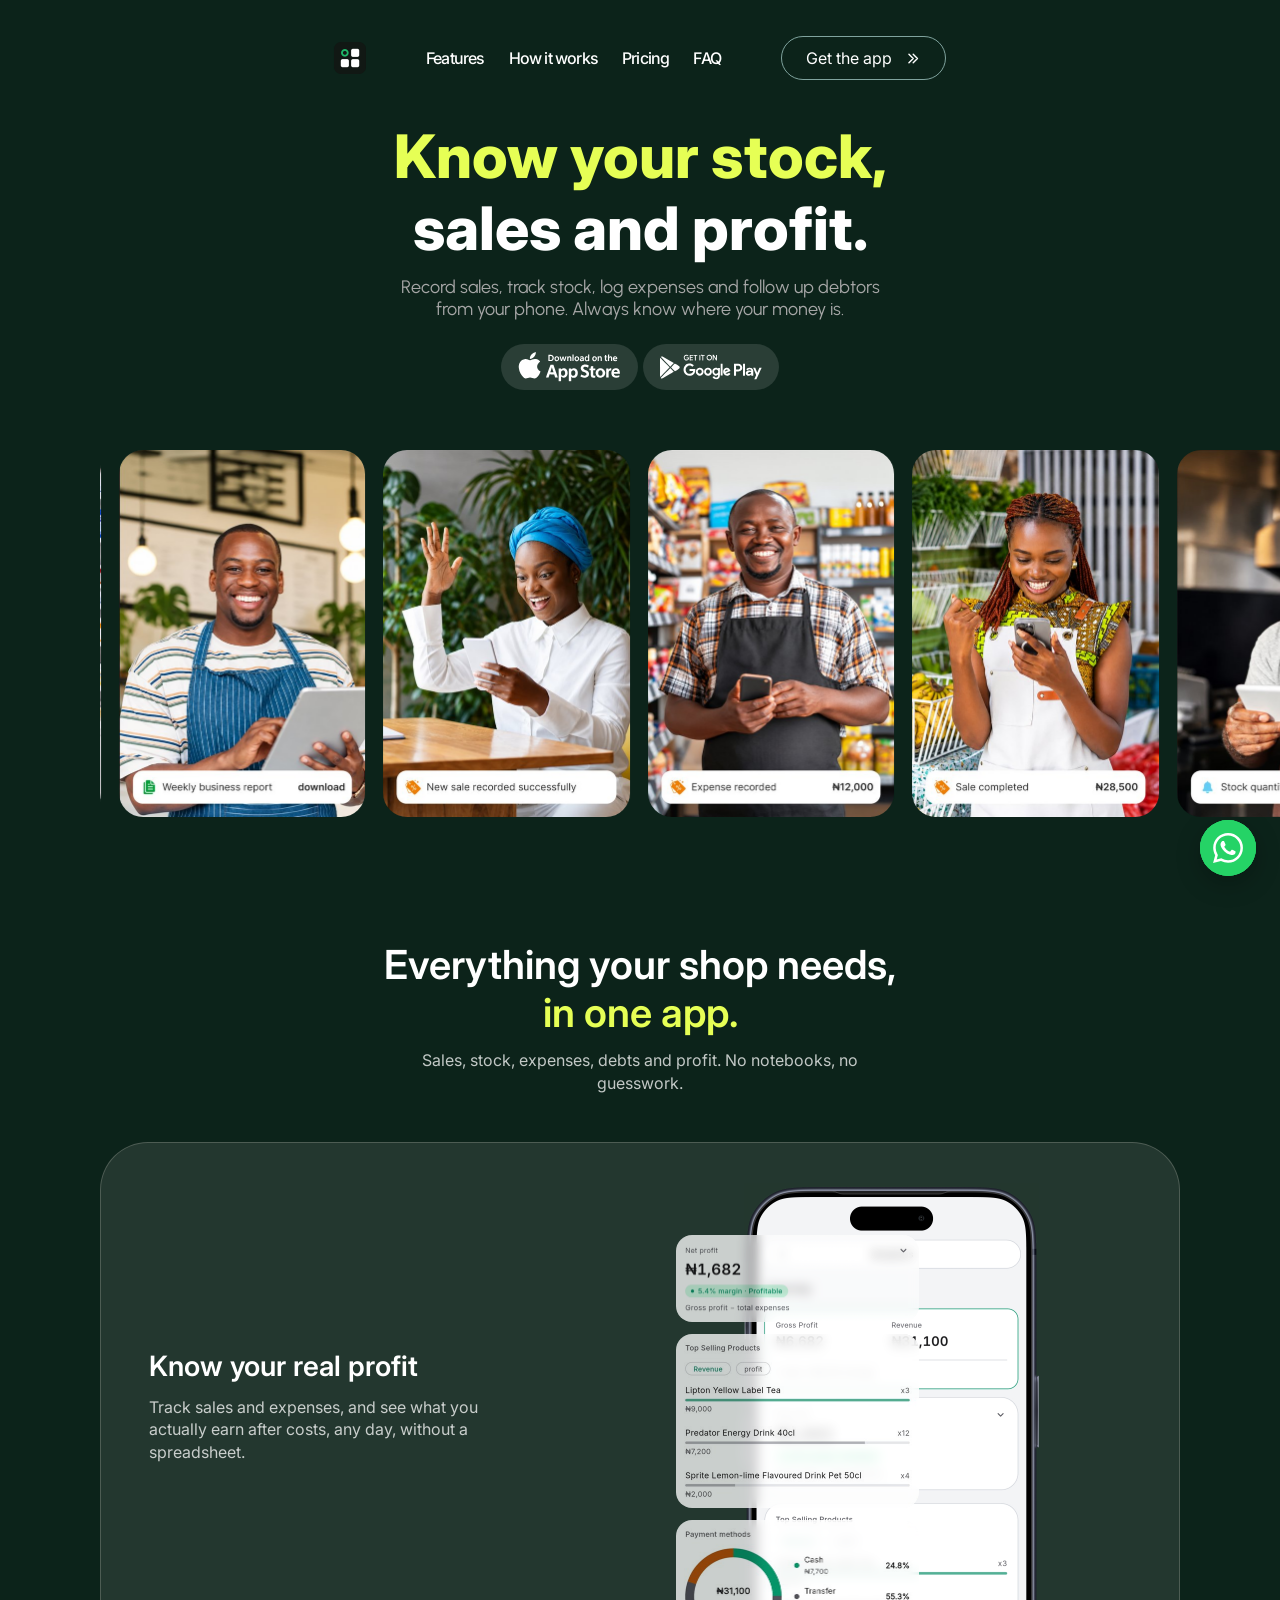
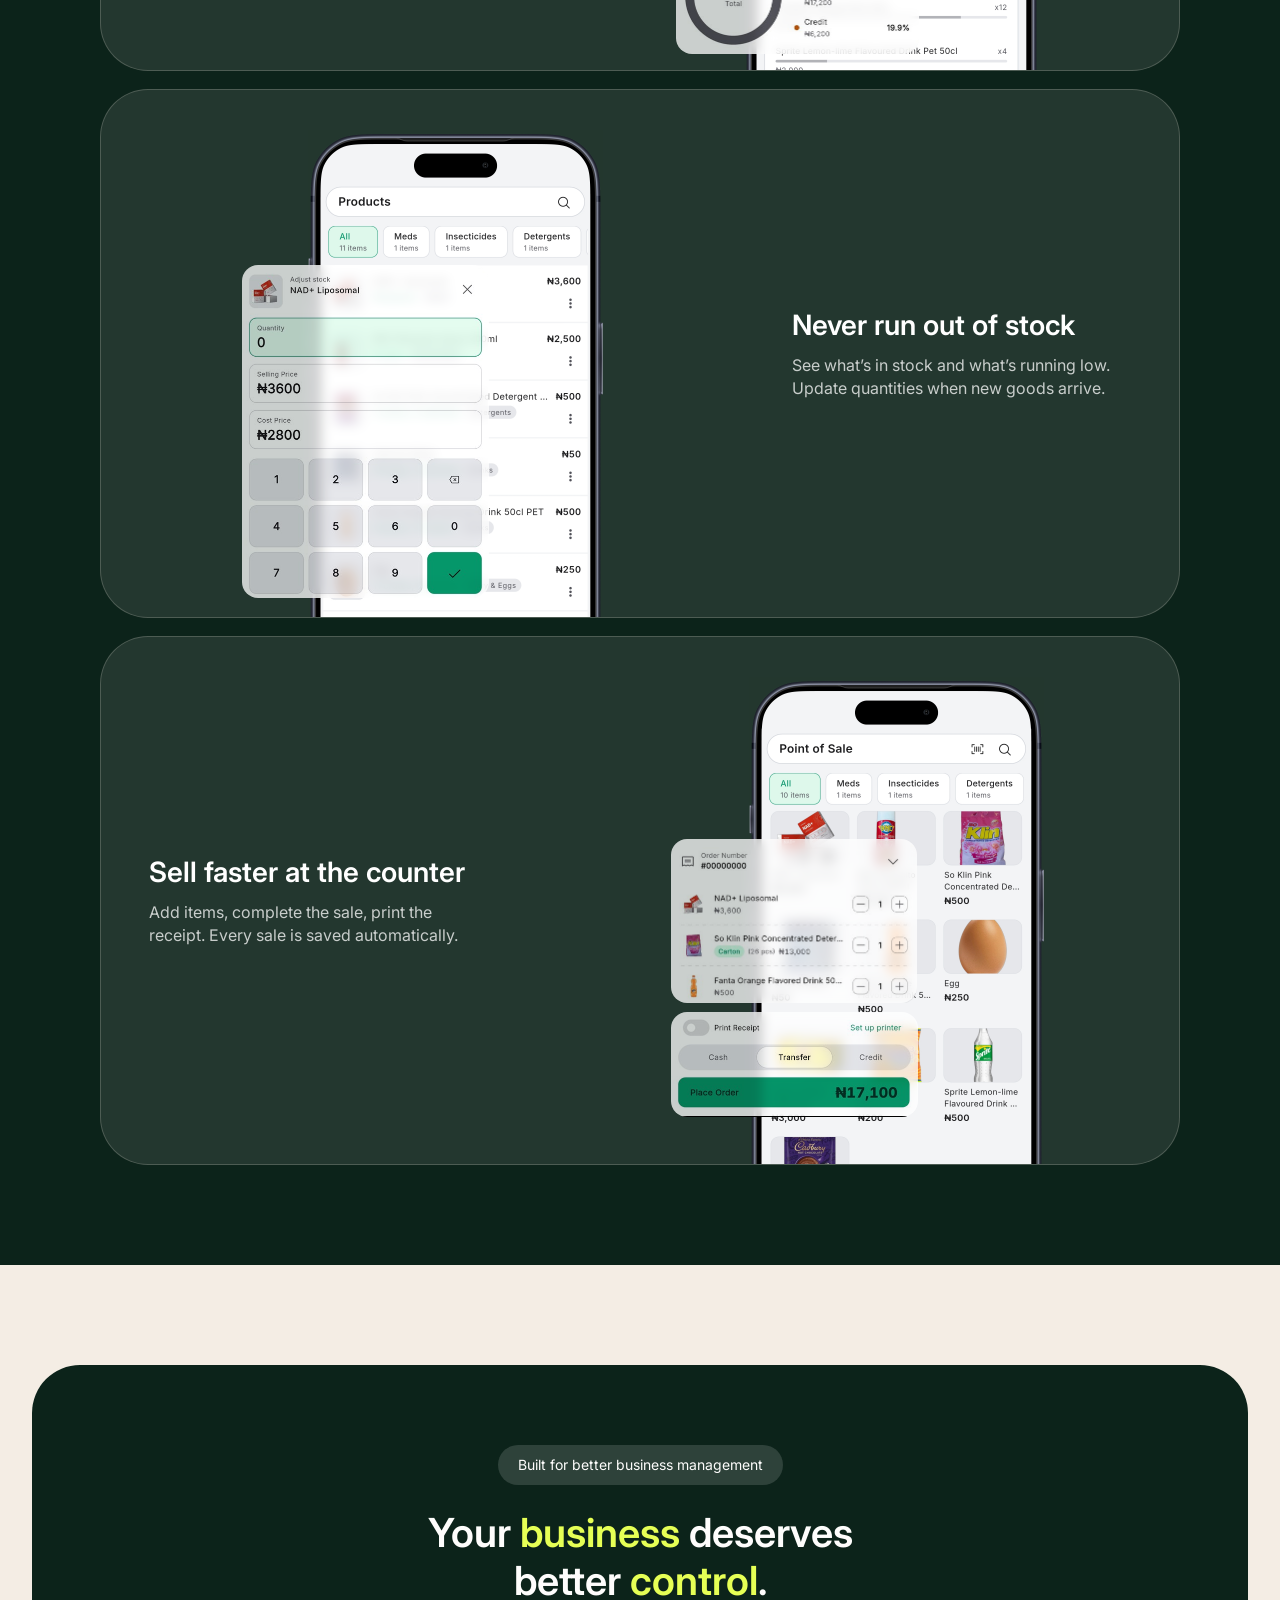
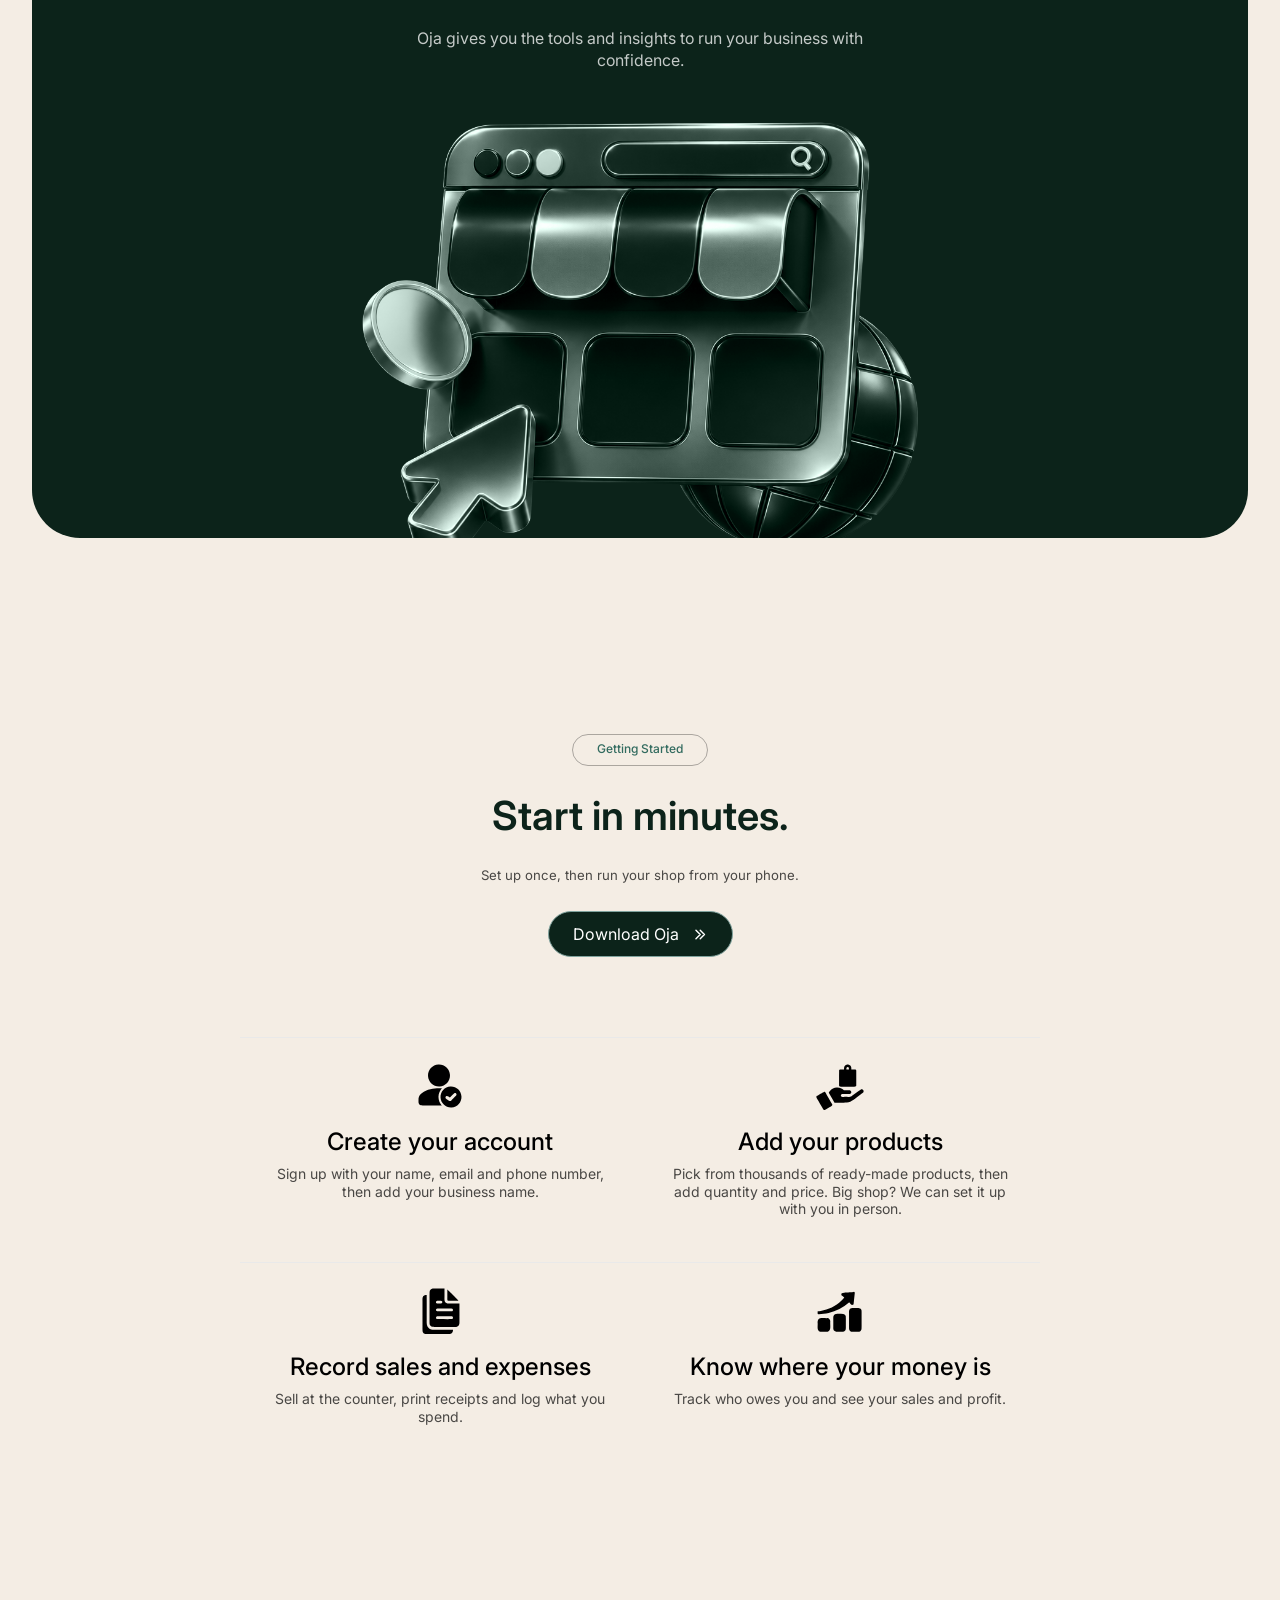
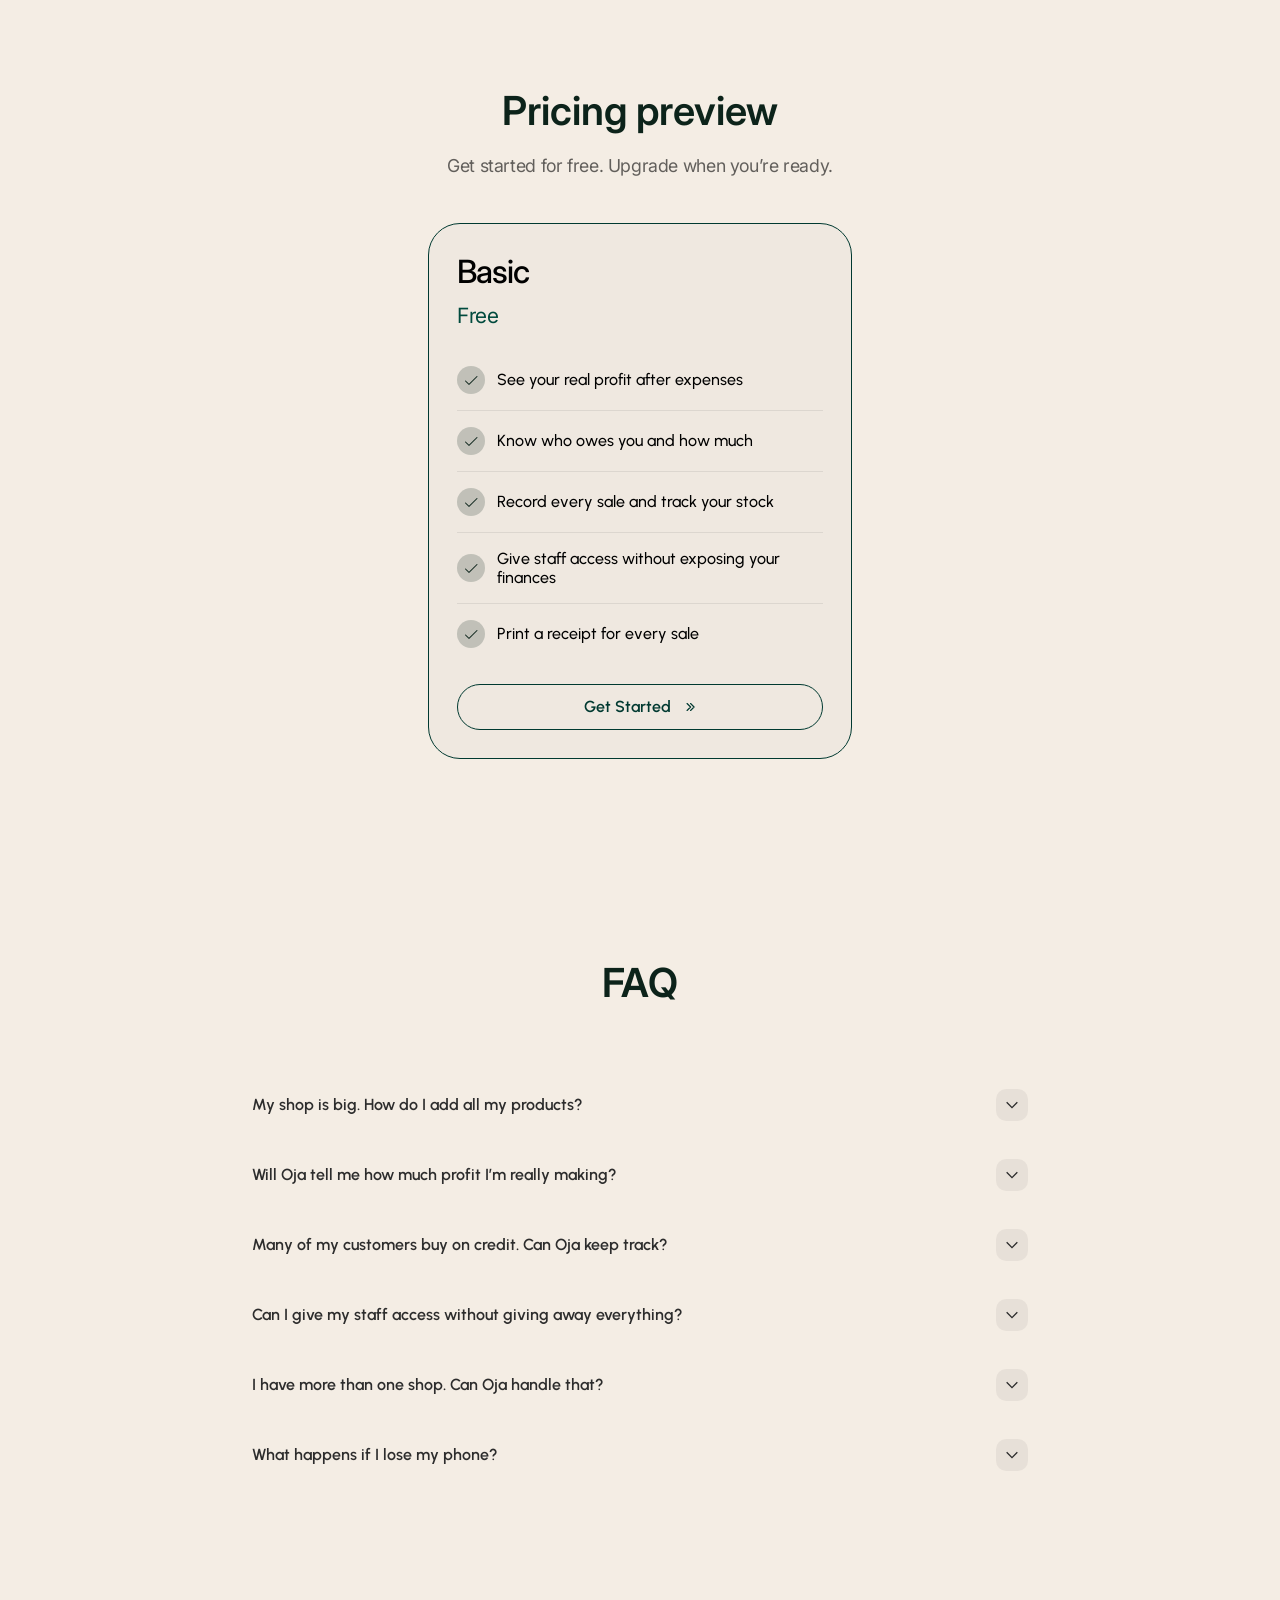
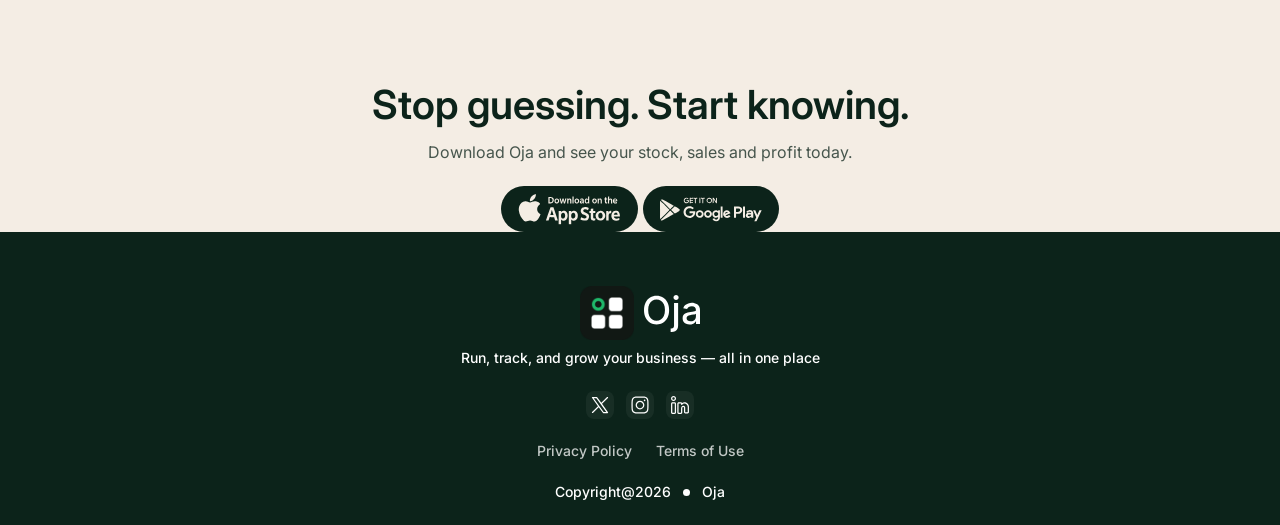
==== index.html @ 1920a717 "initial commit" ====
<!doctype html>
<html lang="en">
<head>
  <meta charset="utf-8">
  <meta name="viewport" content="width=device-width, initial-scale=1">
  <title>Oja: Stock, Sales &amp; Profit</title>
  <meta name="description" content="Track stock, sales, expenses and debtors from your phone and know your real profit. Download Oja.">
  <link rel="preconnect" href="https://fonts.googleapis.com">
  <link rel="preconnect" href="https://fonts.gstatic.com" crossorigin>
  <link href="https://fonts.googleapis.com/css2?family=Inter:wght@400;500;600;700;800&family=Urbanist:wght@500;600&family=DM+Mono:wght@500&display=swap" rel="stylesheet">
  <style>
    :root {
      --color-bg: #0c231a;
      --color-white: #ffffff;
      --color-accent: #e6ff55;
      --color-card: rgba(244, 237, 228, 0.1);
      --color-card-border: rgba(244, 237, 228, 0.2);
      --font-body: "Inter", system-ui, sans-serif;
      --font-display: "Urbanist", "Inter", system-ui, sans-serif;
      --opacity-muted: 0.75;
      --color-surface: #f4ede4;
      --color-fantasy: #fefdfc;
      --color-primary: #004a3d;
      --color-white-14: rgba(255, 255, 255, 0.14);
      --color-white-76: rgba(255, 255, 255, 0.76);
      --color-white-82: rgba(255, 255, 255, 0.82);
      --color-black: #000000;
      --color-black-30: rgba(0, 0, 0, 0.3);
      --color-black-70: rgba(0, 0, 0, 0.7);
      --color-primary-80: rgba(0, 74, 61, 0.8);
      --color-button-border: #80a39e;
      --color-divider: #e9e9e9;
      --color-black-08: rgba(0, 0, 0, 0.08);
      --color-black-60: rgba(0, 0, 0, 0.6);
      --color-vault-dark: #003930;
      --color-green-tint-2: rgba(12, 35, 26, 0.02);
      --color-green-tint-20: rgba(12, 35, 26, 0.2);
      --font-mono: "DM Mono", ui-monospace, monospace;
      --color-ink: #2c2c2c;
      --color-neutral: #303030;
      --color-black-05: rgba(0, 0, 0, 0.05);
      --color-black-20: rgba(0, 0, 0, 0.2);
      --color-white-12: rgba(255, 255, 255, 0.12);
      --color-neutral-light: #a7a7a7;
    }

    * { box-sizing: border-box; }
    html, body { margin: 0; }
    html { scroll-behavior: smooth; }
    body {
      background: var(--color-bg);
      color: var(--color-white);
      font-family: var(--font-body);
      -webkit-font-smoothing: antialiased;
    }
    img { display: block; }

    /* ---------- Navigation ---------- */
    .nav {
      position: fixed;
      z-index: 100;
      top: 24px;
      left: 50%;
      transform: translateX(-50%);
      max-width: calc(100% - 24px);
    }
    .nav__bar {
      display: flex;
      align-items: center;
      justify-content: center;
      gap: 60px;
      padding: 12px 16px;
      background: rgba(255, 255, 255, 0.3);
      -webkit-backdrop-filter: blur(6px);
      backdrop-filter: blur(6px);
      border-radius: 999px;
    }
    .nav__logo { display: block; flex-shrink: 0; border-radius: 8px; }
    .nav__logo img { display: block; width: 32px; height: 32px; }
    .nav__links {
      display: flex;
      align-items: center;
      gap: 24px;
      margin: 0;
      padding: 0;
      list-style: none;
    }
    .nav__link {
      color: var(--color-white);
      font-weight: 500;
      font-size: 16px;
      line-height: 24px;
      letter-spacing: -0.8px;
      text-decoration: none;
      white-space: nowrap;
      transition: color 0.2s ease, opacity 0.2s ease;
    }
    .nav__link:hover { opacity: 0.7; }
    .nav__cta {
      display: inline-flex;
      align-items: center;
      gap: 12px;
      height: 44px;
      padding: 0 24px;
      background: var(--color-bg);
      border: 1px solid var(--color-button-border);
      border-radius: 2048px;
      color: var(--color-white);
      font-size: 16px;
      line-height: 20.48px;
      text-decoration: none;
      white-space: nowrap;
      transition: background-color 0.2s ease;
    }
    .nav__cta:hover { background: var(--color-primary); }
    .nav__cta img { width: 17px; height: 17px; transition: transform 0.2s ease; }
    .nav__cta:hover img { transform: translateX(3px); }
    .nav a:focus-visible,
    .nav__toggle:focus-visible { outline: 2px solid var(--color-accent); outline-offset: 3px; }
    .nav__toggle {
      display: none;
      align-items: center;
      justify-content: center;
      width: 24px;
      height: 24px;
      padding: 0;
      background: none;
      border: 0;
      color: var(--color-white);
      cursor: pointer;
      transition: color 0.2s ease;
    }
    .nav__toggle svg { width: 24px; height: 24px; }
    .nav__toggle .icon-close,
    .nav--open .nav__toggle .icon-menu { display: none; }
    .nav--open .nav__toggle .icon-close { display: block; }
    .nav__panel { display: none; }

    /* Over the cream sections, darken the glass so the white links stay readable */
    .nav--on-light .nav__bar,
    .nav--on-light.nav--open .nav__panel { background: rgba(12, 35, 26, 0.85); }
    /* At the very top of the page: no fill (switches instantly, no fade).
       Kept while the mobile menu is open so the bar matches its panel. */
    .nav--at-top:not(.nav--open) .nav__bar {
      background: transparent;
      -webkit-backdrop-filter: none;
      backdrop-filter: none;
    }

    /* ---------- Hero ---------- */
    .hero {
      display: flex;
      flex-direction: column;
      align-items: center;
      gap: 60px;
      padding: 120px 100px 24px;
      background: var(--color-bg);
      overflow: hidden;
    }
    .hero__content {
      display: flex;
      flex-direction: column;
      align-items: center;
      gap: 24px;
      max-width: 100%;
      text-align: center;
    }
    .hero__copy {
      display: flex;
      flex-direction: column;
      gap: 12px;
      width: max-content;
      max-width: 100%;
    }
    .hero__title {
      margin: 0;
      font-weight: 800;
      font-size: 60px;
      line-height: 1.2;
      white-space: nowrap;
    }
    .hero__title span { display: block; color: var(--color-white); }
    .hero__title .accent { color: var(--color-accent); }
    .hero__lede {
      /* Zero intrinsic width so the heading alone sets the column width */
      width: 0;
      min-width: 100%;
      margin: 0;
      color: var(--color-neutral-light);
      font-family: var(--font-display);
      font-size: 18px;
      line-height: normal;
    }
    /* Hero store buttons always sit side by side, on every screen size */
    .hero .download__stores { flex-wrap: nowrap; }
    .store-badge.store-badge--light { background: var(--color-white-12); }
    .store-badge.store-badge--light:hover { background: rgba(255, 255, 255, 0.2); }

    /* Clip on the left edge only, so cards run off the right side of the screen */
    .hero__strip {
      width: 100%;
      max-width: 1240px;
      clip-path: inset(0 -100vw 0 0);
    }
    .hero__track {
      display: flex;
      gap: 18px;
      margin: 0;
      padding: 0;
      list-style: none;
      will-change: transform;
    }
    .hero-card {
      position: relative;
      flex-shrink: 0;
      /* 50px narrower than Figma's 296.5 × 442, same aspect ratio */
      width: 246.5px;
      aspect-ratio: 296.5 / 442;
      overflow: hidden;
      background: var(--color-green-tint-2);
      border-radius: 24px;
    }
    /* Each card is one image exported from Figma: photo, tint and activity card together */
    .hero-card img {
      display: block;
      width: 100%;
      height: 100%;
      object-fit: cover;
    }

    /* ---------- Section ---------- */
    .features {
      display: flex;
      flex-direction: column;
      align-items: center;
      justify-content: center;
      padding: 100px;
    }
    .features__inner {
      display: flex;
      flex-direction: column;
      align-items: center;
      gap: 48px;
      width: 100%;
      max-width: 1280px;
    }

    .features__header {
      display: flex;
      flex-direction: column;
      align-items: center;
      gap: 12px;
      width: 520px;
      max-width: 100%;
      text-align: center;
    }
    .features__title {
      margin: 0;
      font-weight: 600;
      font-size: 40px;
      line-height: 1.2;
    }
    .features__title span { display: block; }
    .features__title .accent { color: var(--color-accent); }
    .features__lede {
      margin: 0;
      max-width: 540px;
      font-size: 16px;
      line-height: 22.4px;
      opacity: var(--opacity-muted);
    }

    .features__list {
      display: flex;
      flex-direction: column;
      gap: 18px;
      width: 1240px;
      max-width: 100%;
    }

    /* ---------- Feature card ---------- */
    .feature {
      display: flex;
      align-items: center;
      height: 529px;
      overflow: hidden;
      background: var(--color-card);
      border: 1px solid var(--color-card-border);
      border-radius: 48px;
    }
    /* Text column takes whatever the fixed 643px phone column leaves (595px at full width) */
    .feature__copy {
      flex: 1 1 0;
      min-width: 1px;
      height: 100%;
      display: flex;
      align-items: center;
      justify-content: center;
      padding: 48px;
    }
    .feature__copy-inner {
      flex: 1 0 0;
      display: flex;
      flex-direction: column;
      gap: 12px;
    }
    .feature__title {
      margin: 0;
      font-weight: 600;
      font-size: 28px;
      line-height: 1.2;
    }
    .feature__text {
      margin: 0;
      font-size: 16px;
      line-height: 22.4px;
      opacity: var(--opacity-muted);
    }
    .feature__media {
      flex: 0 0 643px;
      min-width: 1px;
      height: 100%;
      display: flex;
      align-items: flex-start;
      justify-content: center;
      padding: 40px 72px 0;
    }

    /* ---------- Phone mockup ---------- */

    /* Layered mockup: phone image, then floating cards on top.
       Heights stop at 488px, where the card edge cuts the phone off in Figma. */
    .mockup {
      position: relative;
      flex-shrink: 0;
      height: 488px;
    }
    .mockup--insights { width: 362.71px; }
    .mockup--stock { width: 360.22px; }
    .mockup--pos { width: 372.91px; }
    .mockup__phone {
      position: absolute;
      top: 0;
      width: 295px;
      height: 488px;
      max-width: none;
    }
    .mockup__card {
      position: absolute;
      left: 0;
      top: var(--y);
      width: var(--w);
      height: var(--h);
    }
    /* Frosted glass behind each card: 76% white + 6px background blur (Figma blur 12) */
    .mockup__glass {
      position: absolute;
      inset: 0;
      border-radius: var(--glass-r, var(--r));
      background: rgba(255, 255, 255, 0.76);
      -webkit-backdrop-filter: blur(6px);
      backdrop-filter: blur(6px);
    }
    /* Card content blends into the glass. Figma uses Linear Burn, which CSS doesn't
       support; multiply is the closest match and looks the same on these light cards. */
    .mockup__shot {
      position: absolute;
      left: var(--sx, 0);
      top: var(--sy, 0);
      width: var(--sw, 100%);
      height: var(--sh, 100%);
      max-width: none;
      border-radius: var(--r);
      mix-blend-mode: multiply;
    }
    /* Scroll reveal: the phone slides up from the bottom of the card first, then the
       floating cards slide up one after another. Uses `translate` (not `transform`) so it
       doesn't clash with the mobile scale.
       The card animation is applied to the glass and the content themselves, never to the
       .mockup__card wrapper: moving the wrapper would turn it into a separate layer, cutting
       the blur and blend off from the phone until it landed. */
    .mockup.reveal .mockup__phone {
      opacity: 0;
      translate: 0 140px;
      transition: translate 1000ms cubic-bezier(0.22, 1, 0.36, 1), opacity 700ms ease-out;
    }
    .mockup.reveal .mockup__glass,
    .mockup.reveal .mockup__shot {
      opacity: 0;
      translate: 0 40px;
      transition: translate 600ms cubic-bezier(0.22, 1, 0.36, 1), opacity 450ms ease-out;
      transition-delay: 650ms; /* starts as the phone settles */
    }
    .mockup.reveal .mockup__card:nth-of-type(2) > * { transition-delay: 800ms; }
    .mockup.reveal .mockup__card:nth-of-type(3) > * { transition-delay: 950ms; }
    .mockup.reveal.is-visible .mockup__phone,
    .mockup.reveal.is-visible .mockup__glass,
    .mockup.reveal.is-visible .mockup__shot { opacity: 1; translate: none; }

    /* ---------- Security section ---------- */
    .security {
      background: var(--color-surface);
      padding: 100px 32px;
    }
    .security__card {
      position: relative;
      overflow: hidden;
      display: flex;
      flex-direction: column;
      align-items: center;
      gap: 240px;
      padding: 80px 0;
      background: var(--color-bg);
      border-radius: 48px;
    }
    .security__art {
      position: absolute;
      left: 50%;
      bottom: -84.77px;
      width: 712px;
      height: 523.77px;
      transform: translateX(-50%);
      overflow: hidden;
      mix-blend-mode: luminosity;
      pointer-events: none;
    }
    .security__art img {
      position: absolute;
      inset: -10.06%;
      width: 120.12%;
      height: 120.12%;
      max-width: none;
      object-fit: contain;
    }
    .security__header {
      position: relative;
      display: flex;
      flex-direction: column;
      align-items: center;
      gap: 23.2px;
      width: 800px;
      max-width: 100%;
      text-align: center;
    }
    .security__badge {
      margin: 0;
      padding: 10px 20px;
      border-radius: 999px;
      background: var(--color-white-14);
      color: var(--color-fantasy);
      font-size: 14px;
      line-height: 19.6px;
      white-space: nowrap;
    }
    .security__title {
      margin: 0;
      padding-top: 0.8px;
      color: var(--color-fantasy);
      font-weight: 600;
      font-size: 40px;
      line-height: 1.2;
    }
    .security__title span { display: block; }
    .security__title em { font-style: normal; color: var(--color-accent); }
    .security__lede {
      margin: 0;
      width: 520px;
      max-width: 100%;
      color: var(--color-white-76);
      font-size: 15.9px;
      line-height: 22.4px;
    }
    .security__note {
      position: relative;
      display: flex;
      flex-direction: column;
      align-items: center;
      gap: 12px;
      width: 620px;
      max-width: calc(100% - 32px);
      padding: 24px;
      background: var(--color-primary);
      border-radius: 16px;
      text-align: center;
    }
    /* Hidden for now, but it keeps its space so the card stays tall enough for the image */
    .security__note--hidden { visibility: hidden; }
    .security__note-icon { width: 28px; height: 28px; }
    .security__note-title {
      margin: 0;
      padding-top: 1.2px;
      color: var(--color-accent);
      font-weight: 700;
      font-size: 24px;
      line-height: 24px;
    }
    .security__note-text {
      margin: 0;
      color: var(--color-white-82);
      font-size: 14px;
      line-height: 19.6px;
    }

    /* ---------- Getting started section ---------- */
    .steps {
      display: flex;
      flex-direction: column;
      align-items: center;
      gap: 80px;
      padding: 96px 64px;
      background: var(--color-surface);
    }
    .steps__header {
      display: flex;
      flex-direction: column;
      align-items: center;
      gap: 26px;
      width: 100%;
      max-width: 600px;
      text-align: center;
    }
    .steps__badge {
      display: inline-flex;
      align-items: center;
      justify-content: center;
      height: 32px;
      margin: 0;
      padding: 6.5px 24px 7.5px;
      border: 1px solid var(--color-black-30);
      border-radius: 2048px;
      color: var(--color-primary-80);
      font-weight: 500;
      font-size: 12px;
      line-height: 16px;
      white-space: nowrap;
    }
    .steps__title {
      margin: 0;
      padding-bottom: 0.59px;
      color: var(--color-bg);
      font-weight: 600;
      font-size: 40px;
      line-height: 1.2;
    }
    .steps__title span { display: block; }
    .steps__lede {
      margin: 0;
      color: var(--color-black-70);
      font-size: 13.2px;
      line-height: 18.9px;
    }
    .button {
      display: inline-flex;
      align-items: center;
      gap: 12px;
      padding: 12px 24px;
      background: var(--color-bg);
      border: 1px solid var(--color-button-border);
      border-radius: 2048px;
      color: var(--color-white);
      font-size: 16px;
      line-height: 20px;
      text-decoration: none;
      white-space: nowrap;
      transition: background-color 0.2s ease;
    }
    .button:hover { background: var(--color-primary); }
    .button:focus-visible { outline: 2px solid var(--color-primary); outline-offset: 3px; }
    .button__icon { width: 17px; height: 17px; transition: transform 0.2s ease; }
    .button:hover .button__icon { transform: translateX(3px); }

    .steps__grid {
      display: grid;
      grid-template-columns: repeat(2, minmax(0, 1fr));
      /* Fixed row tracks as in Figma; taller cards overflow into the gap */
      grid-template-rows: 195px 195px;
      row-gap: 30px;
      height: 454px;
      width: 100%;
      max-width: 800px;
      margin: 0;
      padding: 0;
      list-style: none;
    }
    .step {
      display: flex;
      flex-direction: column;
      align-items: center;
      gap: 20px;
      padding: 24px;
      border-top: 1px solid var(--color-divider);
      text-align: center;
    }
    .step__icon { width: 48px; height: 48px; }
    .step__body {
      display: flex;
      flex-direction: column;
      align-items: center;
      gap: 11.25px;
      width: 100%;
    }
    .step__title {
      margin: 0;
      color: var(--color-black);
      font-weight: 500;
      font-size: 24px;
      line-height: 24px;
    }
    .step__text {
      margin: 0;
      padding: 0 5px 0.75px;
      color: var(--color-black-70);
      font-size: 14px;
      line-height: 17.5px;
    }

    /* ---------- Pricing section ---------- */
    .pricing {
      display: flex;
      flex-direction: column;
      align-items: center;
      padding: 100px;
      background: var(--color-surface);
    }
    .pricing__inner {
      display: flex;
      flex-direction: column;
      gap: 44px;
      width: 872px;
      max-width: 100%;
    }
    .pricing__header {
      display: flex;
      flex-direction: column;
      align-items: center;
      gap: 19px;
      text-align: center;
    }
    .pricing__title {
      margin: 0;
      color: var(--color-bg);
      font-weight: 600;
      font-size: 40px;
      line-height: 1.2;
    }
    .pricing__lede {
      margin: 0;
      color: var(--color-black-60);
      font-size: 17.8px;
      line-height: 24.7px;
      letter-spacing: -0.38px;
    }
    .pricing__plans {
      display: grid;
      grid-template-columns: repeat(2, 424px);
      justify-content: space-between;
    }
    /* A plan can be hidden with the `hidden` attribute (Pro is, while Oja is free).
       The remaining card is then centred on its own at its usual width. */
    .plan[hidden] { display: none; }
    .pricing__plans:has(> .plan[hidden]) {
      grid-template-columns: minmax(0, 424px);
      justify-content: center;
    }

    .plan {
      display: flex;
      flex-direction: column;
      gap: 36px;
      padding: 28px;
      background: var(--color-green-tint-2);
      border: 1px solid var(--color-vault-dark);
      border-radius: 32px;
    }
    .plan__top {
      display: flex;
      flex-direction: column;
      gap: 11px;
    }
    .plan__head {
      display: flex;
      align-items: center;
      justify-content: space-between;
    }
    .plan__name {
      margin: 0;
      color: var(--color-black);
      font-weight: 500;
      font-size: 32px;
      line-height: 39.6px;
      letter-spacing: -0.99px;
    }
    .plan__price {
      margin: 0;
      color: var(--color-primary);
      font-size: 21px;
      line-height: 27.6px;
      letter-spacing: -0.46px;
    }
    /* Yearly toggle: the label and the switch are one button (role="switch") */
    .plan__billing {
      display: flex;
      align-items: center;
      gap: 12px;
      margin: 0;
      padding: 4px 0;
      background: none;
      border: 0;
      color: var(--color-vault-dark);
      font-family: var(--font-mono);
      font-weight: 500;
      font-size: 13px;
      line-height: 13px;
      text-transform: uppercase;
      cursor: pointer;
    }
    .plan__billing:focus-visible { outline: 2px solid var(--color-primary); outline-offset: 4px; border-radius: 6px; }
    .plan__switch {
      position: relative;
      width: 36px;
      height: 20px;
      background: rgba(0, 57, 48, 0.25); /* off */
      border-radius: 80px;
      transition: background-color 0.2s ease;
    }
    .plan__switch::after {
      content: "";
      position: absolute;
      top: 2px;
      left: 2px;
      width: 16px;
      height: 16px;
      background: var(--color-white);
      border-radius: 80px;
      box-shadow: 0 1px 2px rgba(0, 0, 0, 0.15);
      transition: transform 0.2s ease;
    }
    .plan__billing[aria-checked="true"] .plan__switch { background: var(--color-vault-dark); }
    .plan__billing[aria-checked="true"] .plan__switch::after { transform: translateX(16px); }
    /* Brief fade when the price changes */
    .plan__price { transition: opacity 0.15s ease; }
    .plan__price.is-swapping { opacity: 0; }
    .plan__features {
      display: flex;
      flex-direction: column;
      margin: 0;
      padding: 0;
      list-style: none;
    }
    .plan__feature {
      display: flex;
      align-items: center;
      gap: 12px;
      min-height: 28px;
      color: var(--color-black);
      font-family: var(--font-display);
      font-weight: 500;
      font-size: 16px;
      line-height: normal;
    }
    .plan__feature + .plan__feature {
      /* 16px gap, 1px divider, 16px gap */
      margin-top: 16px;
      padding-top: 16px;
      border-top: 1px solid var(--color-black-08);
    }
    .plan__check {
      display: grid;
      place-items: center;
      flex-shrink: 0;
      width: 28px;
      height: 28px;
      background: var(--color-green-tint-20);
      border-radius: 80px;
    }
    .plan__check img { width: 16px; height: 16px; }
    .plan__cta {
      display: flex;
      align-items: center;
      justify-content: center;
      gap: 12px;
      padding: 12px 18px;
      border: 1px solid var(--color-vault-dark);
      border-radius: 24px;
      color: var(--color-vault-dark);
      font-family: var(--font-display);
      font-weight: 600;
      font-size: 16px;
      line-height: 20px;
      text-decoration: none;
      transition: background-color 0.2s ease;
    }
    .plan__cta:hover { background: var(--color-green-tint-20); }
    .plan__cta img { width: 14px; height: 14px; transition: transform 0.2s ease; }
    .plan__cta--primary {
      padding: 12px 24px;
      background: var(--color-bg);
      border-color: var(--color-button-border);
      color: var(--color-white);
    }
    .plan__cta--primary:hover { background: var(--color-primary); }
    .plan__cta--primary img { width: 17px; height: 17px; }
    .plan__cta:hover img { transform: translateX(3px); }
    .plan__cta:focus-visible { outline: 2px solid var(--color-primary); outline-offset: 3px; }

    /* ---------- FAQ section ---------- */
    .faq {
      display: flex;
      justify-content: center;
      padding: 100px;
      background: var(--color-surface);
    }
    .faq__inner {
      display: flex;
      flex-direction: column;
      align-items: center;
      gap: 72px;
      width: 100%;
      max-width: 800px;
    }
    .faq__title {
      margin: 0;
      color: var(--color-bg);
      font-weight: 600;
      font-size: 40px;
      line-height: 1.2;
      text-align: center;
    }
    .faq__list {
      display: flex;
      flex-direction: column;
      gap: 18px;
      width: 100%;
    }
    .faq__item {
      padding: 10px 12px;
      border-radius: 16px;
      transition: background-color 0.2s ease;
    }
    .faq__item[open],
    .faq__item:hover { background: var(--color-green-tint-2); }
    .faq__question {
      display: flex;
      align-items: center;
      gap: 24px;
      color: var(--color-ink);
      font-family: var(--font-display);
      font-weight: 600;
      font-size: 16px;
      line-height: 1.2;
      list-style: none;
      cursor: pointer;
    }
    .faq__question::-webkit-details-marker { display: none; }
    .faq__question:focus-visible { outline: 2px solid var(--color-primary); outline-offset: 6px; border-radius: 8px; }
    .faq__question > span:first-child { flex: 1 1 0; min-width: 0; }
    .faq__icon {
      display: grid;
      place-items: center;
      flex-shrink: 0;
      width: 32px;
      height: 32px;
      background: var(--color-black-05);
      border-radius: 10px;
    }
    /* Chevron matches the answer: 100ms ease-in back to closed... */
    .faq__icon img { width: 16px; height: 16px; transition: transform 0.1s cubic-bezier(0.4, 0, 1, 1); }
    /* ...and 100ms ease-out when opening */
    .faq__item[open]:not(.is-closing) .faq__icon img { transform: rotate(180deg); transition-timing-function: cubic-bezier(0, 0, 0.2, 1); }
    .faq__item[open] .faq__question { align-items: flex-start; }
    /* While open, let the 32px chevron box hang below the question (32 - 19.2px line) so the
       question's height comes from its text alone, however many lines it wraps to */
    .faq__item[open] .faq__icon { margin-bottom: -12.8px; }
    /* Clips the answer while it slides down, so it never covers the question */
    .faq__panel {
      /* 12px between the question text and the answer; right margin keeps clear of the icon */
      margin: 12px 56px 0 0;
      overflow: hidden;
    }
    .faq__answer {
      margin: 0;
      color: var(--color-neutral);
      font-family: var(--font-display);
      font-size: 14px;
      line-height: normal;
    }
    /* Answers can have more than one paragraph */
    .faq__answer p { margin: 0; }
    .faq__answer p + p { margin-top: 10px; }

    /* ---------- Download section ---------- */
    .download {
      display: flex;
      justify-content: center;
      padding: 100px 100px 0;
      background: var(--color-surface);
    }
    .download__inner {
      display: flex;
      flex-direction: column;
      align-items: center;
      gap: 80px;
      width: 100%;
      max-width: 1280px;
      overflow: hidden;
    }
    .download__header {
      display: flex;
      flex-direction: column;
      align-items: center;
      gap: 23.2px;
      width: 100%;
      padding: 0 32px;
      text-align: center;
    }
    .download__copy {
      display: flex;
      flex-direction: column;
      gap: 12px;
      width: 100%;
      max-width: 600px;
    }
    .download__title {
      margin: 0;
      color: var(--color-bg);
      font-weight: 600;
      font-size: 40px;
      line-height: 1.2;
    }
    .download__lede {
      margin: 0 auto;
      max-width: 540px;
      color: var(--color-bg);
      font-size: 16px;
      line-height: 22.4px;
      opacity: var(--opacity-muted);
    }
    .download__stores {
      display: flex;
      flex-wrap: wrap;
      justify-content: center;
      gap: 5px;
    }
    /* 46px tall: the original 160 × 54 badge scaled by 46/54, logo and padding included */
    .store-badge {
      display: flex;
      align-items: center;
      justify-content: center;
      width: 136.3px;
      height: 46px;
      padding: 3.4px 17px;
      background: var(--color-bg);
      border-radius: 999px;
      transition: background-color 0.2s ease;
    }
    .store-badge:hover { background: var(--color-primary); }
    .store-badge:focus-visible { outline: 2px solid var(--color-primary); outline-offset: 3px; }
    .store-badge img { width: 102.2px; height: auto; }
    /* Scroll-linked reveal. --p goes 0 → 1 as the section scrolls up the screen (set by the
       script at the bottom of the page); it defaults to 1 so the phone shows without JS.
       The space grows/shrinks with --p while the phone slides up/down inside it. */
    .download { --p: 1; }
    .download__inner { gap: calc(80px * var(--p)); }
    .download__phone {
      position: relative;
      width: 100%;
      height: calc(359px * var(--p));
      overflow: hidden;
    }
    .download__phone img {
      position: absolute;
      top: 0;
      left: 50%;
      width: 527.241px;
      height: auto;
      max-width: none;
      transform: translate(-50%, calc((1 - var(--p)) * 180px));
      will-change: transform;
    }

    /* ---------- Footer ---------- */
    .footer {
      display: flex;
      flex-direction: column;
      align-items: center;
      gap: 24px;
      padding: 54px 100px 24px;
      background: var(--color-bg);
      color: var(--color-white);
      font-weight: 500;
      font-size: 14px;
      line-height: 1.2;
      text-align: center;
    }
    .footer__brand {
      display: flex;
      flex-direction: column;
      align-items: center;
      gap: 10px;
    }
    .footer__logo {
      display: flex;
      align-items: center;
      gap: 10px;
      border-radius: 12px;
    }
    .footer__logo img:first-child { width: 54px; height: 54px; }
    .footer__logo img:last-child { width: 56.232px; height: 37px; }
    .footer__tagline { margin: 0; }
    .footer__social {
      display: flex;
      gap: 12px;
      margin: 0;
      padding: 0;
      list-style: none;
    }
    .footer__social a {
      display: grid;
      place-items: center;
      width: 28px;
      height: 28px;
      background: rgba(255, 255, 255, 0.05);
      border-radius: 8px;
      transition: background-color 0.2s ease;
    }
    .footer__social a:hover { background: rgba(255, 255, 255, 0.15); }
    .footer__social img { width: 20px; height: 20px; }
    .footer a:focus-visible { outline: 2px solid var(--color-accent); outline-offset: 3px; }
    .footer__links {
      display: flex;
      flex-wrap: wrap;
      justify-content: center;
      gap: 8px 24px;
      margin: 0;
      padding: 0;
      list-style: none;
    }
    .footer__links a {
      color: rgba(255, 255, 255, 0.75);
      text-decoration: none;
      transition: color 0.2s ease;
    }
    .footer__links a:hover { color: var(--color-white); text-decoration: underline; text-underline-offset: 3px; }
    .footer__legal {
      display: flex;
      align-items: center;
      gap: 12px;
      margin: 0;
    }
    .footer__dot {
      width: 7px;
      height: 7px;
      background: var(--color-white);
      border-radius: 1000px;
    }

    /* ---------- Floating WhatsApp button ---------- */
    .whatsapp-fab {
      position: fixed;
      z-index: 90;
      right: 24px;
      bottom: 24px;
      display: grid;
      place-items: center;
      width: 56px;
      height: 56px;
      background: #25d366;
      border-radius: 50%;
      color: var(--color-white);
      box-shadow: 0 8px 24px rgba(0, 0, 0, 0.25);
      transition: transform 0.2s ease, box-shadow 0.2s ease;
    }
    .whatsapp-fab:hover { transform: scale(1.08); box-shadow: 0 10px 28px rgba(0, 0, 0, 0.3); }
    .whatsapp-fab:focus-visible { outline: 3px solid var(--color-accent); outline-offset: 3px; }
    .whatsapp-fab svg { position: relative; width: 30px; height: 30px; animation: whatsapp-wiggle 3s ease-in-out infinite; }

    /* Always-on attention cues: two rings ripple out from the button, and the icon gives a short shake every 3s */
    .whatsapp-fab::before,
    .whatsapp-fab::after {
      content: "";
      position: absolute;
      inset: 0;
      border-radius: 50%;
      background: #25d366;
      z-index: -1;
      animation: whatsapp-ripple 2s ease-out infinite;
    }
    .whatsapp-fab::after { animation-delay: 1s; }
    @keyframes whatsapp-ripple {
      0% { transform: scale(1); opacity: 0.6; }
      100% { transform: scale(1.8); opacity: 0; }
    }
    @keyframes whatsapp-wiggle {
      0%, 70%, 100% { transform: rotate(0); }
      74% { transform: rotate(-14deg); }
      78% { transform: rotate(12deg); }
      82% { transform: rotate(-10deg); }
      86% { transform: rotate(8deg); }
      90% { transform: rotate(0); }
    }
    @media (max-width: 600px) {
      .whatsapp-fab { right: 16px; bottom: 16px; width: 52px; height: 52px; }
      .whatsapp-fab svg { width: 28px; height: 28px; }
    }

    /* ---------- Responsive ---------- */
    @media (max-width: 1100px) {
      .footer { padding: 54px 32px 24px; }
      .hero { gap: 60px; padding: 140px 32px 24px; }
      /* 60px, shrinking on narrow tablets so the longer line (772px at 60px) still fits */
      .hero__title { font-size: min(60px, calc((100vw - 84px) * 0.077)); } /* 64px padding + ~20px scrollbar */
      .features { padding: 80px 32px; }
      .feature { flex-direction: column; height: auto; }
      .feature--reverse { flex-direction: column-reverse; }
      .feature__copy { flex: none; height: auto; width: 100%; padding: 40px 40px 0; }
      .feature__media { flex: none; width: 100%; height: 470px; overflow: hidden; padding: 40px 16px 0; }
    }
    @media (max-width: 1100px) {
      .steps { padding: 96px 32px; }
      .steps__grid { grid-template-rows: none; height: auto; }
      .step__icon { width: 42px; height: 42px; } /* midway between 48px desktop and 36px mobile */
      .pricing { padding: 100px 32px; }
      
      .pricing__plans { grid-template-columns: repeat(2, minmax(0, 1fr)); gap: 24px; }
      .plan { padding: 28px; }
      .faq { padding: 80px 32px; }
      .download { padding: 100px 32px 0; }
      .download__header { padding: 0; }
    }
    /* Mobile nav: logo + menu button, links open in a panel below the bar */
    @media (max-width: 720px) {
      .nav { top: 24px; left: 12px; right: 12px; max-width: none; transform: none; }
      .nav__bar { justify-content: space-between; gap: 0; padding: 12px 20px; }
      .nav__bar .nav__links,
      .nav__bar .nav__cta { display: none; }
      .nav__toggle { display: inline-flex; }
      .nav--open .nav__panel {
        display: flex;
        flex-direction: column;
        gap: 20px;
        margin-top: 8px;
        padding: 24px 20px 20px;
        background: rgba(255, 255, 255, 0.3);
        -webkit-backdrop-filter: blur(6px);
        backdrop-filter: blur(6px);
        border-radius: 32px;
      }
      .nav__panel .nav__links { flex-direction: column; align-items: flex-start; gap: 16px; }
      .nav__panel .nav__link { font-size: 18px; }
      .nav__panel .nav__cta { justify-content: center; }
    }
    @media (max-width: 600px) {
      /* Extra bottom space so the floating WhatsApp button never covers the last footer lines */
      .footer { padding: 54px 16px 88px; }
      .hero { gap: 40px; padding: 120px 24px 24px; }
      .hero__copy { width: 100%; }
      .hero__title { font-size: 40px; white-space: normal; }
      .steps { padding: 96px 24px; }
      .step__icon { width: 36px; height: 36px; }
      .step { padding-left: 0; padding-right: 0; }
      /* 32px; scales down on very narrow phones to keep two lines */
      .steps__title { font-size: min(32px, calc((100vw - 48px) * 0.1077)); }
      .steps__title span { white-space: nowrap; }
      .pricing { padding: 100px 24px; }
      .pricing__title { font-size: 32px; }
      .pricing__plans { grid-template-columns: minmax(0, 1fr); }
      .faq { padding: 40px 16px; }
      .faq__title { font-size: 32px; }
      .download { padding: 40px 24px 0; }
      .download__inner { gap: 0; }
      .download__header { padding: 80px 0; }
      .download__copy { max-width: 520px; }
      .download__title { font-size: 32px; }
      .download__phone img { width: 377px; }
      .steps__grid { grid-template-columns: minmax(0, 1fr); grid-template-rows: none; row-gap: 0; height: auto; }
      .features { padding: 64px 16px; }
      .features__title { font-size: 32px; }
      .feature { border-radius: 32px; }
      .feature__copy { padding: 28px 18px; }
      .feature__title,
      .step__title { font-size: 22px; }
      /* Mockup at 72% on phones; area height = 32px top padding + 488px × 0.72 */
      .feature__media { height: 383px; padding-top: 32px; }
      .mockup { transform: scale(0.72); transform-origin: top center; }
      .security { padding: 40px 16px; }
      .security__card { gap: 120px; padding: 40px 24px; border-radius: 24px; }
      .security__badge { white-space: normal; }
      .security__title { font-size: 32px; }
      .security__title span { display: inline; }
      .security__art { width: 397px; height: 292px; bottom: 0; }
      .security__art img { inset: auto; left: -22.25%; top: -14.34%; width: 144.5%; height: 144.53%; }
      .security__note { width: 100%; max-width: none; gap: 8px; padding: 24px 12px; }
      .security__note-icon { width: 22px; height: 22px; }
      .security__note-title { padding-top: 0.8px; font-size: 15.9px; }
    }
  </style>
</head>
<body>
  <nav class="nav" aria-label="Main">
    <div class="nav__bar">
      <a class="nav__logo" href="#top"><img src="assets/logo-icon.png" width="32" height="32" alt="Oja home"></a>
      <ul class="nav__links">
        <li><a class="nav__link" href="#features">Features</a></li>
        <li><a class="nav__link" href="#how-it-works">How it works</a></li>
        <li><a class="nav__link" href="#pricing">Pricing</a></li>
        <li><a class="nav__link" href="#faq">FAQ</a></li>
      </ul>
      <a class="nav__cta" href="#download">Get the app <img src="assets/icon-chevrons-right.svg" alt=""></a>
      <button class="nav__toggle" type="button" aria-expanded="false" aria-controls="nav-panel" aria-label="Open menu">
        <svg class="icon-menu" viewBox="0 0 24 24" fill="none" aria-hidden="true"><path d="M21.6 19.2H2.4M21.6 12H2.4M21.6 4.8H2.4" stroke="currentColor" stroke-width="1.5" stroke-linecap="round"/></svg>
        <svg class="icon-close" viewBox="0 0 24 24" fill="none" aria-hidden="true"><path d="M18 6L6 18M6 6l12 12" stroke="currentColor" stroke-width="1.5" stroke-linecap="round"/></svg>
      </button>
    </div>
    <div class="nav__panel" id="nav-panel">
      <ul class="nav__links">
        <li><a class="nav__link" href="#features">Features</a></li>
        <li><a class="nav__link" href="#how-it-works">How it works</a></li>
        <li><a class="nav__link" href="#pricing">Pricing</a></li>
        <li><a class="nav__link" href="#faq">FAQ</a></li>
      </ul>
      <a class="nav__cta" href="#download">Get the app <img src="assets/icon-chevrons-right.svg" alt=""></a>
    </div>
  </nav>

  <section class="hero" id="top" aria-labelledby="hero-title" data-nav-theme="dark">
    <div class="hero__content">
      <div class="hero__copy">
        <h1 class="hero__title" id="hero-title">
          <span class="accent">Know your stock,</span>
          <span>sales and profit.</span>
        </h1>
        <p class="hero__lede">Record sales, track stock, log expenses and follow up debtors from your phone. Always know where your money is.</p>
      </div>
      <div class="download__stores">
        <a class="store-badge store-badge--light" href="#"><img src="assets/badge-app-store-light.svg" width="120" height="36" alt="Download on the App Store"></a>
        <a class="store-badge store-badge--light" href="https://play.google.com/store/apps/details?id=com.lynx.jarabiz" target="_blank" rel="noopener noreferrer"><img src="assets/badge-google-play-light.svg" width="120" height="30" alt="Get it on Google Play"></a>
      </div>
    </div>
    <div class="hero__strip">
      <ul class="hero__track">
        <!-- Each card is a single image exported from Figma (photo + activity card), shown at 246.5 x 367.4 -->
        <li class="hero-card"><img src="assets/hero-slide-1.jpg" width="493" height="735" alt="A pharmacist using a tablet, with a card reading: Stock updated, plus 45,500 naira"></li>
        <li class="hero-card"><img src="assets/hero-slide-2.jpg" width="493" height="735" alt="A café owner using a tablet, with a card reading: Weekly business report, download"></li>
        <li class="hero-card"><img src="assets/hero-slide-3.jpg" width="493" height="735" alt="A business owner celebrating at her phone, with a card reading: New sale recorded successfully"></li>
        <li class="hero-card"><img src="assets/hero-slide-4.jpg" width="493" height="735" alt="A grocery shop owner holding his phone, with a card reading: Expense recorded, 12,000 naira"></li>
        <li class="hero-card"><img src="assets/hero-slide-5.jpg" width="493" height="735" alt="A market trader cheering at her phone, with a card reading: Sale completed, 28,500 naira"></li>
        <li class="hero-card"><img src="assets/hero-slide-6.jpg" width="493" height="735" alt="A chef using a tablet, with a card reading: Stock quantity updated successfully"></li>
      </ul>
    </div>
  </section>

  <section class="features" id="features" aria-labelledby="features-title" data-nav-theme="dark">
    <div class="features__inner">
      <header class="features__header">
        <h2 class="features__title" id="features-title">
          <span>Everything your shop needs,</span>
          <span class="accent">in one app.</span>
        </h2>
        <p class="features__lede">Sales, stock, expenses, debts and profit. No notebooks, no guesswork.</p>
      </header>

      <div class="features__list">
        <!-- Card 1 -->
        <article class="feature">
          <div class="feature__copy">
            <div class="feature__copy-inner">
              <h3 class="feature__title">Know your real profit</h3>
              <p class="feature__text">Track sales and expenses, and see what you actually earn after costs, any day, without a spreadsheet.</p>
            </div>
          </div>
          <div class="feature__media">
            <div class="mockup mockup--insights" role="img" aria-label="Oja app showing net profit, top selling products and payment methods">
              <img class="mockup__phone" src="assets/feature-insights-phone.png" width="295" height="488" style="left: 67.97px" alt="">
              <div class="mockup__card" style="--y: 51.8px; --w: 243px; --h: 87.23px; --r: 16px">
                <span class="mockup__glass"></span>
                <img class="mockup__shot" src="assets/feature-insights-card-1.png" alt="">
              </div>
              <div class="mockup__card" style="--y: 151.01px; --w: 243.06px; --h: 174.03px; --r: 16px">
                <span class="mockup__glass"></span>
                <img class="mockup__shot" src="assets/feature-insights-card-2.jpg" alt="">
              </div>
              <div class="mockup__card" style="--y: 336.92px; --w: 243.25px; --h: 134.11px; --r: 16px">
                <span class="mockup__glass"></span>
                <img class="mockup__shot" src="assets/feature-insights-card-3.jpg" alt="">
              </div>
            </div>
          </div>
        </article>

        <!-- Card 2 -->
        <article class="feature feature--reverse">
          <div class="feature__media">
            <div class="mockup mockup--stock" role="img" aria-label="Oja app showing the product list and a stock update keypad">
              <img class="mockup__phone" src="assets/feature-stock-phone.png" width="295" height="488" style="left: 65.48px" alt="">
              <div class="mockup__card" style="--y: 134.92px; --w: 246.43px; --h: 332.68px; --r: 16px">
                <span class="mockup__glass"></span>
                <img class="mockup__shot" src="assets/feature-stock-card-1.jpg" alt="">
              </div>
            </div>
          </div>
          <div class="feature__copy">
            <div class="feature__copy-inner">
              <h3 class="feature__title">Never run out of stock</h3>
              <p class="feature__text">See what’s in stock and what’s running low. Update quantities when new goods arrive.</p>
            </div>
          </div>
        </article>

        <!-- Card 3 -->
        <article class="feature">
          <div class="feature__copy">
            <div class="feature__copy-inner">
              <h3 class="feature__title">Sell faster at the counter</h3>
              <p class="feature__text">Add items, complete the sale, print the receipt. Every sale is saved automatically.</p>
            </div>
          </div>
          <div class="feature__media">
            <div class="mockup mockup--pos" role="img" aria-label="Oja point of sale screen with order summary and place order panel">
              <img class="mockup__phone" src="assets/feature-pos-phone.png" width="295" height="488" style="left: 78.16px" alt="">
              <div class="mockup__card" style="--y: 161.35px; --w: 246.43px; --h: 164.5px; --r: 16px">
                <span class="mockup__glass"></span>
                <img class="mockup__shot" src="assets/feature-pos-card-1.jpg" alt="">
              </div>
              <div class="mockup__card" style="left: 0.11px; --y: 334.86px; --w: 246.43px; --h: 105.05px; --r: 16px">
                <span class="mockup__glass"></span>
                <img class="mockup__shot" src="assets/feature-pos-card-2.jpg" alt="">
              </div>
            </div>
          </div>
        </article>
      </div>
    </div>
  </section>

  <section class="security" aria-labelledby="security-title" data-nav-theme="light">
    <div class="security__card" data-nav-theme="dark">
      <div class="security__art" aria-hidden="true">
        <img src="assets/security-storefront.png" alt="">
      </div>
      <header class="security__header">
        <p class="security__badge">Built for better business management</p>
        <h2 class="security__title" id="security-title">
          <span>Your <em>business</em> deserves</span>
          <span>better <em>control</em>.</span>
        </h2>
        <p class="security__lede">Oja gives you the tools and insights to run your business with confidence.</p>
      </header>
      <article class="security__note security__note--hidden">
        <img class="security__note-icon" src="assets/shield-check.svg" alt="">
        <h3 class="security__note-title">Your business. Your control.</h3>
        <p class="security__note-text">Your staff record sales. Your profits and records stay private to you.</p>
      </article>
    </div>
  </section>

  <section class="steps" id="how-it-works" aria-labelledby="steps-title" data-nav-theme="light">
    <header class="steps__header">
      <p class="steps__badge">Getting Started</p>
      <h2 class="steps__title" id="steps-title">
        <span>Start in minutes.</span>
      </h2>
      <p class="steps__lede">Set up once, then run your shop from your phone.</p>
      <a class="button" href="#download">
        Download Oja
        <img class="button__icon" src="assets/icon-chevrons-right.svg" alt="">
      </a>
    </header>
    <ol class="steps__grid">
      <li class="step">
        <img class="step__icon" src="assets/step-setup.svg" alt="">
        <div class="step__body">
          <h3 class="step__title">Create your account</h3>
          <p class="step__text">Sign up with your name, email and phone number, then add your business name.</p>
        </div>
      </li>
      <li class="step">
        <img class="step__icon" src="assets/step-products.svg" alt="">
        <div class="step__body">
          <h3 class="step__title">Add your products</h3>
          <p class="step__text">Pick from thousands of ready-made products, then add quantity and price. Big shop? We can set it up with you in person.</p>
        </div>
      </li>
      <li class="step">
        <img class="step__icon" src="assets/step-sales.svg" alt="">
        <div class="step__body">
          <h3 class="step__title">Record sales and expenses</h3>
          <p class="step__text">Sell at the counter, print receipts and log what you spend.</p>
        </div>
      </li>
      <li class="step">
        <img class="step__icon" src="assets/step-grow.svg" alt="">
        <div class="step__body">
          <h3 class="step__title">Know where your money is</h3>
          <p class="step__text">Track who owes you and see your sales and profit.</p>
        </div>
      </li>
    </ol>
  </section>

  <section class="pricing" id="pricing" aria-labelledby="pricing-title" data-nav-theme="light">
    <div class="pricing__inner">
      <header class="pricing__header">
        <h2 class="pricing__title" id="pricing-title">Pricing preview</h2>
        <p class="pricing__lede">Get started for free. Upgrade when you’re ready.</p>
      </header>
      <div class="pricing__plans">
        <article class="plan">
          <div class="plan__top">
            <h3 class="plan__name">Basic</h3>
            <p class="plan__price">Free</p>
          </div>
          <ul class="plan__features">
            <li class="plan__feature"><span class="plan__check"><img src="assets/icon-check.svg" alt=""></span>See your real profit after expenses</li>
            <li class="plan__feature"><span class="plan__check"><img src="assets/icon-check.svg" alt=""></span>Know who owes you and how much</li>
            <li class="plan__feature"><span class="plan__check"><img src="assets/icon-check.svg" alt=""></span>Record every sale and track your stock</li>
            <li class="plan__feature"><span class="plan__check"><img src="assets/icon-check.svg" alt=""></span>Give staff access without exposing your finances</li>
            <li class="plan__feature"><span class="plan__check"><img src="assets/icon-check.svg" alt=""></span>Print a receipt for every sale</li>
          </ul>
          <a class="plan__cta" href="#download">
            Get Started
            <img src="assets/icon-chevrons-right-dark.svg" alt="">
          </a>
        </article>
        <!-- Pro plan hidden while Oja is free. Remove `hidden` to show it again. -->
        <article class="plan" hidden>
          <div class="plan__top">
            <div class="plan__head">
              <h3 class="plan__name">Pro</h3>
              <!-- Display only: no monthly price exists in the design yet -->
              <button class="plan__billing" type="button" role="switch" aria-checked="true" aria-controls="pro-price">Yearly <span class="plan__switch" aria-hidden="true"></span></button>
            </div>
            <!-- Prices for each billing period. $6.99/month is a placeholder until the backend supplies real pricing. -->
            <p class="plan__price" id="pro-price" data-price-yearly="$65.99/year" data-price-monthly="$6.99/month" aria-live="polite">$65.99/year</p>
          </div>
          <ul class="plan__features">
            <li class="plan__feature"><span class="plan__check"><img src="assets/icon-check.svg" alt=""></span>Budgeting &amp; tracking</li>
            <li class="plan__feature"><span class="plan__check"><img src="assets/icon-check.svg" alt=""></span>Bank sync</li>
            <li class="plan__feature"><span class="plan__check"><img src="assets/icon-check.svg" alt=""></span>AI tips (Limited)</li>
            <li class="plan__feature"><span class="plan__check"><img src="assets/icon-check.svg" alt=""></span>AI tips (Limited)</li>
          </ul>
          <a class="plan__cta plan__cta--primary" href="#download">
            Get started
            <img src="assets/icon-chevrons-right.svg" alt="">
          </a>
        </article>
      </div>
    </div>
  </section>

  <section class="faq" id="faq" aria-labelledby="faq-title" data-nav-theme="light">
    <div class="faq__inner">
      <h2 class="faq__title" id="faq-title">FAQ</h2>
      <div class="faq__list">
        <details class="faq__item" name="faq">
          <summary class="faq__question"><span>My shop is big. How do I add all my products?</span><span class="faq__icon"><img src="assets/icon-chevron-down.svg" alt=""></span></summary>
          <div class="faq__answer">
            <p>It’s much quicker than you think. Oja already has thousands of ready-made products. You search, select what you stock, then enter your quantity and prices. You don’t type product names one by one. If you can’t find something, add it yourself.</p>
            <p>Prefer a hand? Book a one-on-one setup. Our team visits your shop on a day that suits you and sets everything up with you.</p>
          </div>
        </details>
        <details class="faq__item" name="faq">
          <summary class="faq__question"><span>Will Oja tell me how much profit I’m really making?</span><span class="faq__icon"><img src="assets/icon-chevron-down.svg" alt=""></span></summary>
          <div class="faq__answer">
            <p>Yes. Enter what each product costs you, and Oja shows your profit on every sale. Add your expenses (rent, fuel, NEPA, salaries) and it shows your net profit, the money you actually keep, for any day, week, month or year. Rent you pay for a whole year is spread across the months it covers, so one big payment never ruins a month’s numbers.</p>
          </div>
        </details>
        <details class="faq__item" name="faq">
          <summary class="faq__question"><span>Many of my customers buy on credit. Can Oja keep track?</span><span class="faq__icon"><img src="assets/icon-chevron-down.svg" alt=""></span></summary>
          <div class="faq__answer">
            <p>Yes. Sell on credit from the same screen you use for any sale, with the customer’s name and what they pay now. Oja keeps the list of who owes you, how much, and who is overdue. You record each payment as it comes in, even in small parts. No more debt notebook.</p>
          </div>
        </details>
        <details class="faq__item" name="faq">
          <summary class="faq__question"><span>Can I give my staff access without giving away everything?</span><span class="faq__icon"><img src="assets/icon-chevron-down.svg" alt=""></span></summary>
          <div class="faq__answer">
            <p>Yes. Each staff member gets their own login, and every sale is recorded under their name. Your expenses and credit records stay with owners and managers.</p>
          </div>
        </details>
        <details class="faq__item" name="faq">
          <summary class="faq__question"><span>I have more than one shop. Can Oja handle that?</span><span class="faq__icon"><img src="assets/icon-chevron-down.svg" alt=""></span></summary>
          <div class="faq__answer">
            <p>Yes. Add every shop to one account. Each shop keeps its own stock, sales and reports, and you switch between them in a tap.</p>
          </div>
        </details>
        <details class="faq__item" name="faq">
          <summary class="faq__question"><span>What happens if I lose my phone?</span><span class="faq__icon"><img src="assets/icon-chevron-down.svg" alt=""></span></summary>
          <div class="faq__answer">
            <p>Your records are safe. They’re saved securely online, not only on your phone. Sign in on a new phone and carry on where you stopped.</p>
          </div>
        </details>
      </div>
    </div>
  </section>

  <section class="download" id="download" aria-labelledby="download-title" data-nav-theme="light">
    <div class="download__inner">
      <header class="download__header">
        <div class="download__copy">
          <h2 class="download__title" id="download-title">Stop guessing. Start knowing.</h2>
          <p class="download__lede">Download Oja and see your stock, sales and profit today.</p>
        </div>
        <div class="download__stores">
          <a class="store-badge" href="#"><img src="assets/badge-app-store.svg" width="120" height="36" alt="Download on the App Store"></a>
          <a class="store-badge" href="https://play.google.com/store/apps/details?id=com.lynx.jarabiz" target="_blank" rel="noopener noreferrer"><img src="assets/badge-google-play.svg" width="120" height="30" alt="Get it on Google Play"></a>
        </div>
      </header>
      <div class="download__phone">
        <img src="assets/download-phone.png" width="527" height="730" alt="Oja app account screen showing expenses, credit and debtors, staff and stores">
      </div>
    </div>
  </section>

  <footer class="footer" data-nav-theme="dark">
    <div class="footer__brand">
      <a class="footer__logo" href="#top" aria-label="Oja, back to top">
        <img src="assets/logo-icon.png" width="54" height="54" alt="">
        <img src="assets/wordmark-oja.svg" width="56" height="37" alt="">
      </a>
      <p class="footer__tagline">Run, track, and grow your business — all in one place</p>
    </div>
    <ul class="footer__social">
      <li><a href="https://x.com/jarabizng?s=20" target="_blank" rel="noopener noreferrer" aria-label="Oja on X"><img src="assets/icon-x.svg" alt=""></a></li>
      <li><a href="https://www.linkedin.com/company/jarabiz/" target="_blank" rel="noopener noreferrer" aria-label="Oja on Instagram"><img src="assets/icon-instagram.svg" alt=""></a></li>
      <li><a href="https://www.linkedin.com/company/jarabiz/" target="_blank" rel="noopener noreferrer" aria-label="Oja on LinkedIn"><img src="assets/icon-linkedin.svg" alt=""></a></li>
    </ul>
    <ul class="footer__links">
      <li><a href="privacy.html">Privacy Policy</a></li>
      <li><a href="terms.html">Terms of Use</a></li>
    </ul>
    <p class="footer__legal"><span>Copyright@2026</span><span class="footer__dot" aria-hidden="true"></span><span>Oja</span></p>
  </footer>

  <!-- WhatsApp: +234 913 675 4333 -->
  <a class="whatsapp-fab" href="https://wa.me/2349136754333" target="_blank" rel="noopener noreferrer" aria-label="Chat with us on WhatsApp">
    <svg viewBox="0 0 24 24" fill="currentColor" aria-hidden="true"><path d="M17.472 14.382c-.297-.149-1.758-.867-2.03-.967-.273-.099-.471-.148-.67.15-.197.297-.767.966-.94 1.164-.173.199-.347.223-.644.075-.297-.15-1.255-.463-2.39-1.475-.883-.788-1.48-1.761-1.653-2.059-.173-.297-.018-.458.13-.606.134-.133.298-.347.446-.52.149-.174.198-.298.298-.497.099-.198.05-.371-.025-.52-.075-.149-.669-1.612-.916-2.207-.242-.579-.487-.5-.669-.51-.173-.008-.371-.01-.57-.01-.198 0-.52.074-.792.372-.272.297-1.04 1.016-1.04 2.479 0 1.462 1.065 2.875 1.213 3.074.149.198 2.096 3.2 5.077 4.487.709.306 1.262.489 1.694.625.712.227 1.36.195 1.871.118.571-.085 1.758-.719 2.006-1.413.248-.694.248-1.289.173-1.413-.074-.124-.272-.198-.57-.347m-5.421 7.403h-.004a9.87 9.87 0 01-5.031-1.378l-.361-.214-3.741.982.998-3.648-.235-.374a9.86 9.86 0 01-1.51-5.26c.001-5.45 4.436-9.884 9.888-9.884 2.64 0 5.122 1.03 6.988 2.898a9.825 9.825 0 012.893 6.994c-.003 5.45-4.437 9.884-9.885 9.884m8.413-18.297A11.815 11.815 0 0012.05 0C5.495 0 .16 5.335.157 11.892c0 2.096.547 4.142 1.588 5.945L.057 24l6.305-1.654a11.882 11.882 0 005.683 1.448h.005c6.554 0 11.89-5.335 11.893-11.893a11.821 11.821 0 00-3.48-8.413z"/></svg>
  </a>

  <script src="nav.js"></script>
  <script>
    // Pricing: Yearly switch. On = yearly price, off = monthly price.
    // Prices come from the price element's data attributes (to be supplied by the backend later).
    (function () {
      var toggle = document.querySelector('.plan__billing[role="switch"]');
      if (!toggle) return;
      var price = document.getElementById(toggle.getAttribute('aria-controls'));

      toggle.addEventListener('click', function () {
        var yearly = toggle.getAttribute('aria-checked') !== 'true';
        toggle.setAttribute('aria-checked', String(yearly));
        price.classList.add('is-swapping');
        setTimeout(function () {
          price.textContent = yearly ? price.dataset.priceYearly : price.dataset.priceMonthly;
          price.classList.remove('is-swapping');
        }, 150);
      });
    })();
  </script>
  <script>
    // Download section: tie the phone to the scroll position. As the store buttons move
    // from the bottom of the screen up to 35% from the top, --p goes 0 → 1 (phone slides
    // up and its space opens); scrolling back up reverses it.
    (function () {
      var section = document.querySelector('.download');
      var header = section && section.querySelector('.download__header');
      if (!header) return;
      var START = 1;    // store buttons' bottom edge at the bottom of the screen → hidden
      var END = 0.35;   // ... at 35% from the top → fully shown
      var queued = false;

      function update() {
        queued = false;
        var vh = window.innerHeight;
        var y = header.getBoundingClientRect().bottom;
        var p = (START * vh - y) / ((START - END) * vh);
        p = Math.min(1, Math.max(0, p));
        section.style.setProperty('--p', p.toFixed(4));
      }
      function queue() {
        if (!queued) { queued = true; requestAnimationFrame(update); }
      }
      window.addEventListener('scroll', queue, { passive: true });
      window.addEventListener('resize', queue);
      update();
    })();
  </script>
  <script>
    // Feature phones: start hidden below, slide up once each card scrolls into view.
    // The hidden state is only applied here, so the images still show if JS doesn't run.
    (function () {
      if (!('IntersectionObserver' in window)) return;
      var observer = new IntersectionObserver(function (entries) {
        entries.forEach(function (entry) {
          if (!entry.isIntersecting) return;
          entry.target.querySelector('.mockup').classList.add('is-visible');
          observer.unobserve(entry.target);
        });
      }, { threshold: 0.3 });
      document.querySelectorAll('.feature').forEach(function (card) {
        var phone = card.querySelector('.mockup');
        if (!phone) return;
        phone.classList.add('reveal');
        observer.observe(card);
      });
    })();

    // FAQ: answers slide down from under the question when opened and back up when closed.
    // Only one stays open at a time (handled here so the closing one can animate too).
    (function () {
      var DURATION = 100;
      var EASE_OUT = 'cubic-bezier(0, 0, 0.2, 1)'; // expanding
      var EASE_IN = 'cubic-bezier(0.4, 0, 1, 1)';  // collapsing
      var items = Array.prototype.slice.call(document.querySelectorAll('.faq__item'));

      items.forEach(function (item) {
        item.removeAttribute('name');
        var answer = item.querySelector('.faq__answer');
        var panel = document.createElement('div');
        panel.className = 'faq__panel';
        answer.parentNode.insertBefore(panel, answer);
        panel.appendChild(answer);

        item.querySelector('summary').addEventListener('click', function (e) {
          e.preventDefault();
          if (item.open && !item._closing) {
            animate(item, false);
          } else {
            items.forEach(function (other) {
              if (other !== item && other.open && !other._closing) animate(other, false);
            });
            animate(item, true);
          }
        });
      });

      function animate(item, opening) {
        var panel = item.querySelector('.faq__panel');
        var answer = panel.firstElementChild;
        if (item._anims) item._anims.forEach(function (a) { a.cancel(); });

        if (opening) item.open = true;
        item._closing = !opening;
        item.classList.toggle('is-closing', !opening);
        var shut = { height: '0px' };
        var full = { height: panel.scrollHeight + 'px' };
        var hidden = { transform: 'translateY(-100%)', opacity: 0 };
        var shown = { transform: 'translateY(0)', opacity: 1 };
        var heights = opening ? [shut, full] : [full, shut];
        var slide = opening ? [hidden, shown] : [shown, hidden];
        var options = { duration: DURATION, easing: opening ? EASE_OUT : EASE_IN };

        item._anims = [panel.animate(heights, options), answer.animate(slide, options)];
        item._anims[0].onfinish = function () {
          if (!opening) item.open = false;
          item._closing = false;
          item.classList.remove('is-closing');
          item._anims = null;
        };
      }
    })();

    // Hero strip: scroll right-to-left at a constant speed. Once a card has fully
    // left on the left, move it to the end so the loop never runs out.
    (function () {
      var track = document.querySelector('.hero__track');
      // Runs regardless of prefers-reduced-motion, by request
      if (!track) return;

      var SPEED = 60; // px per second
      var originals = Array.prototype.slice.call(track.children);
      var offset = 0;
      var last = null;
      var paused = false;

      function gap() { return parseFloat(getComputedStyle(track).columnGap) || 0; }

      // Keep at least one card's worth of spare cards past the right edge of the screen.
      // Copies are added as a complete set, in the order currently showing, so the strip
      // always repeats the full sequence (1–6, 1–6) and never shows the same card twice in a row.
      function fill() {
        var count = originals.length;
        while (track.scrollWidth - track.firstElementChild.offsetWidth < window.innerWidth + 400) {
          var current = Array.prototype.slice.call(track.children, 0, count);
          current.forEach(function (card) {
            var clone = card.cloneNode(true);
            clone.setAttribute('aria-hidden', 'true');
            clone.querySelectorAll('img').forEach(function (img) { img.alt = ''; });
            track.appendChild(clone);
          });
        }
      }

      function frame(now) {
        if (last !== null && !paused) {
          offset += SPEED * Math.min(now - last, 100) / 1000;
          var first = track.firstElementChild;
          var step = first.offsetWidth + gap();
          if (offset >= step) {
            offset -= step;
            track.appendChild(first);
          }
          track.style.transform = 'translate3d(' + -offset + 'px, 0, 0)';
        }
        last = now;
        requestAnimationFrame(frame);
      }

      fill();
      window.addEventListener('resize', fill);
      track.addEventListener('mouseenter', function () { paused = true; });
      track.addEventListener('mouseleave', function () { paused = false; });
      requestAnimationFrame(frame);
    })();
  </script>
</body>
</html>
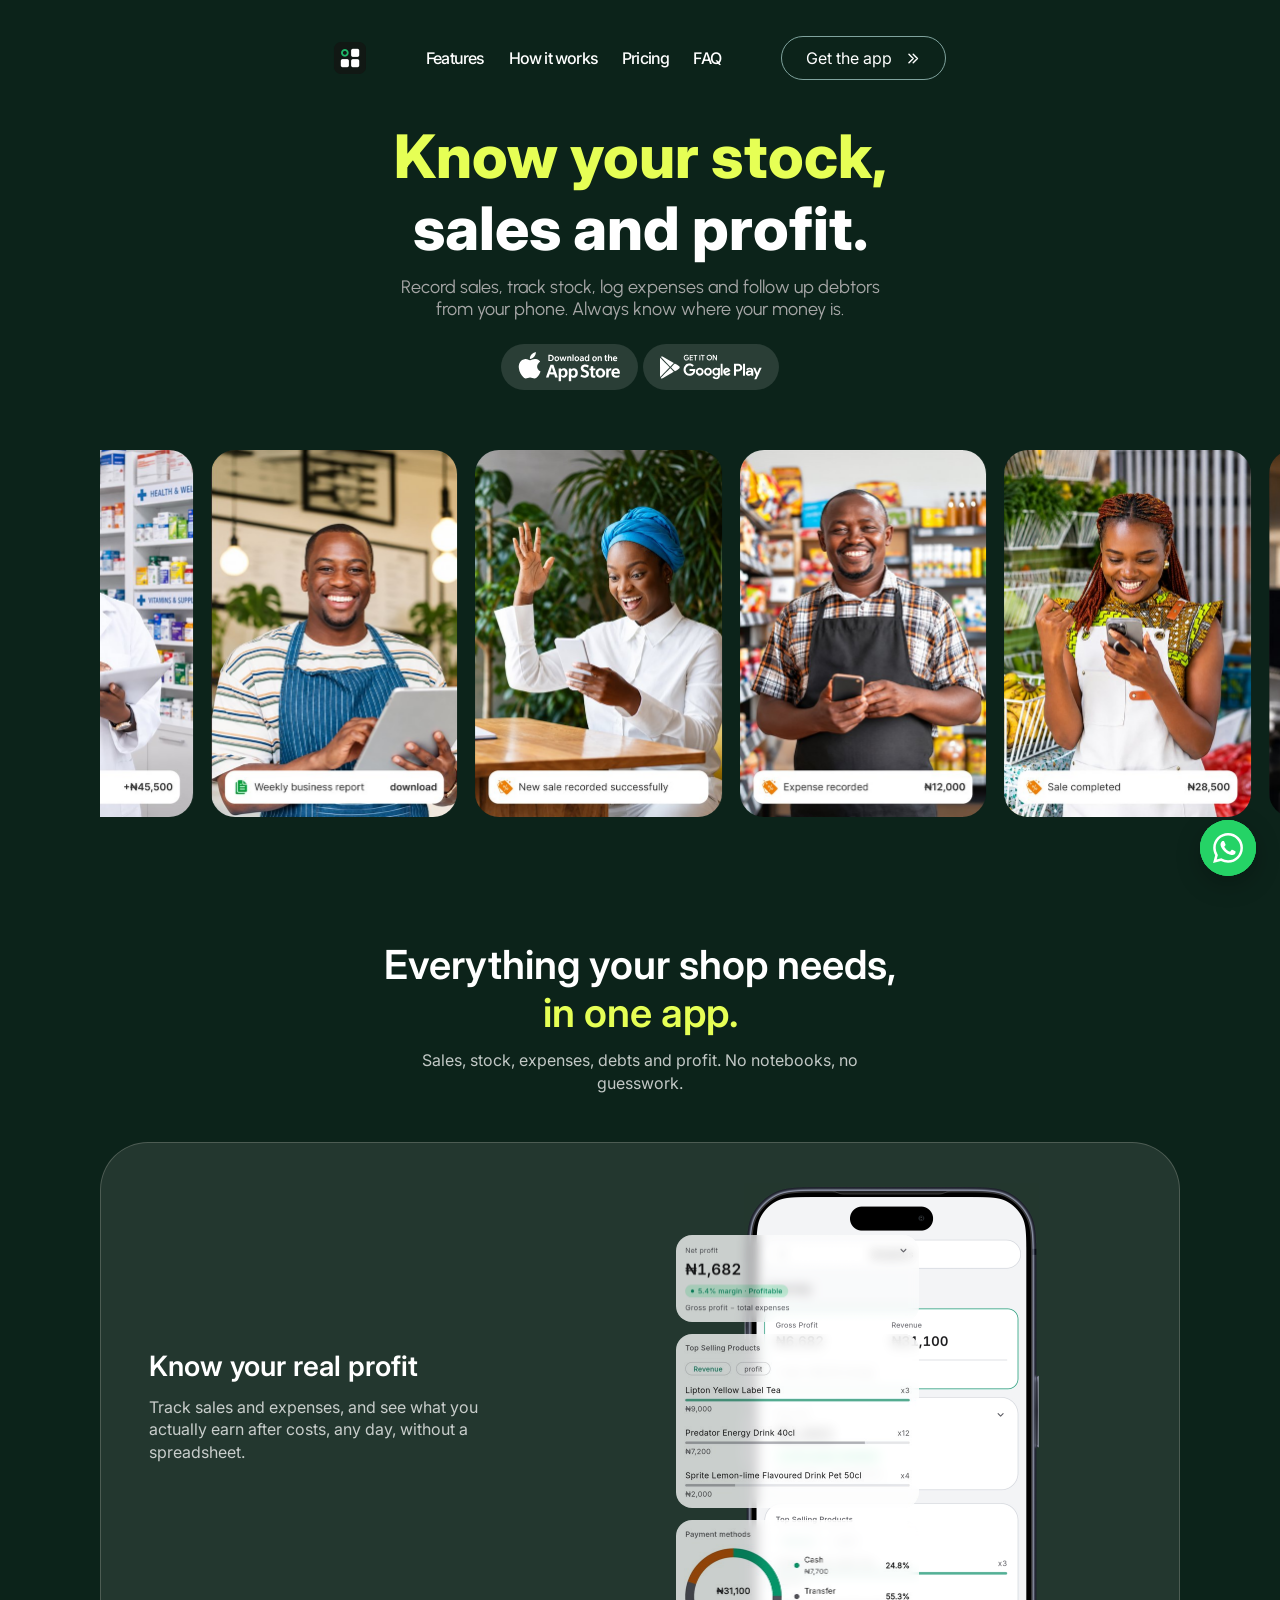
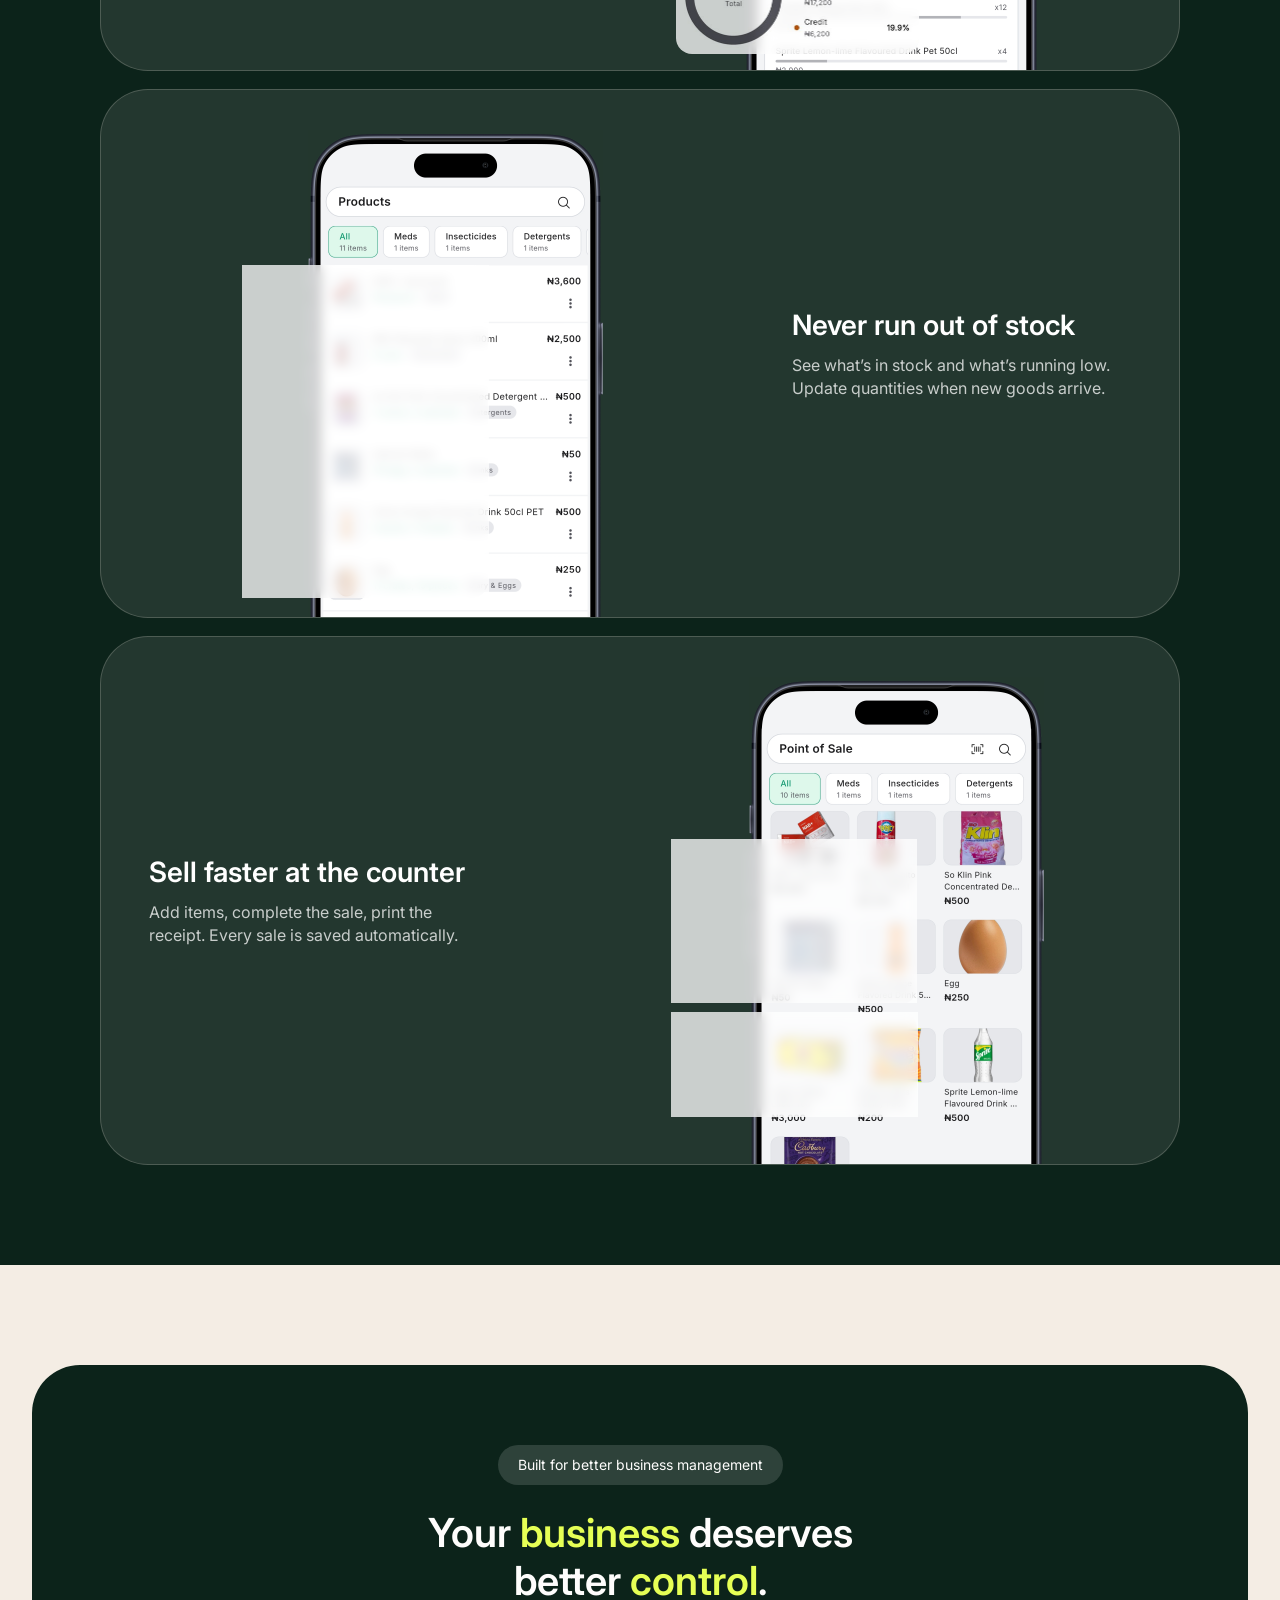
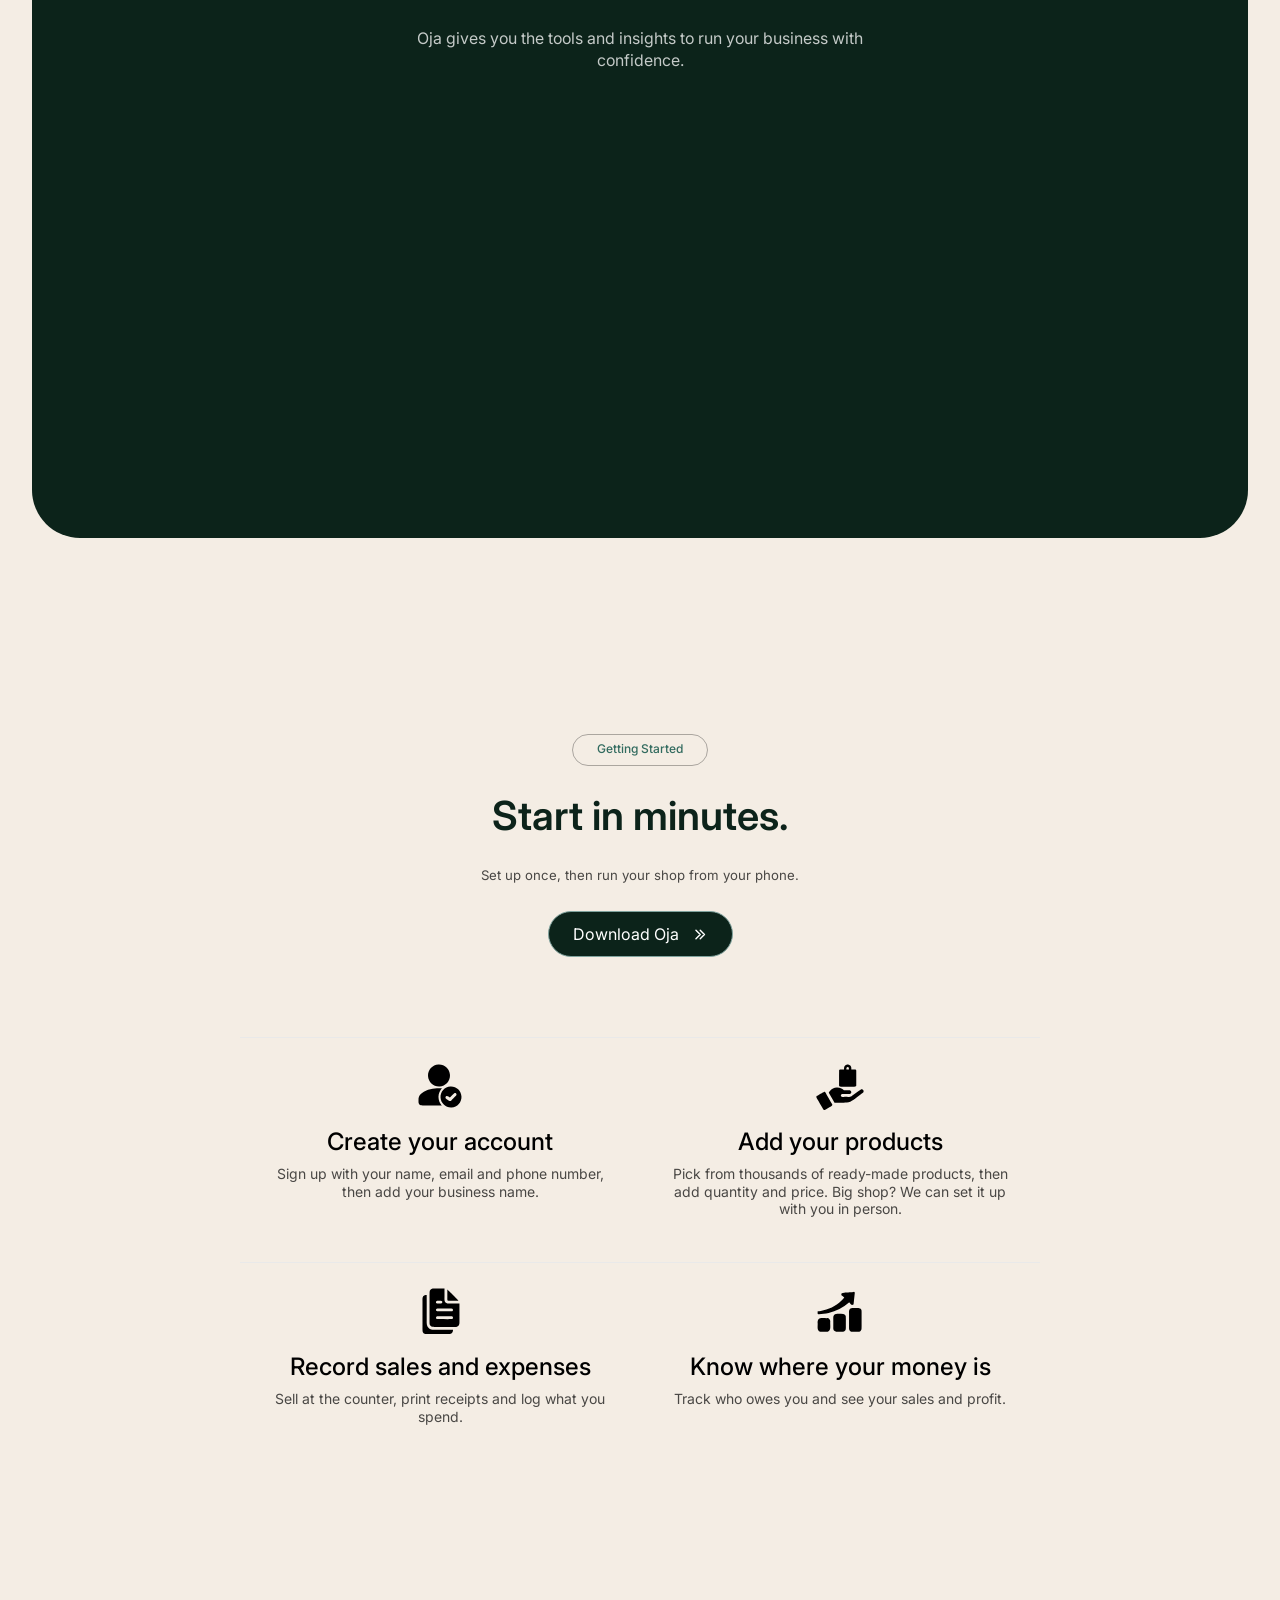
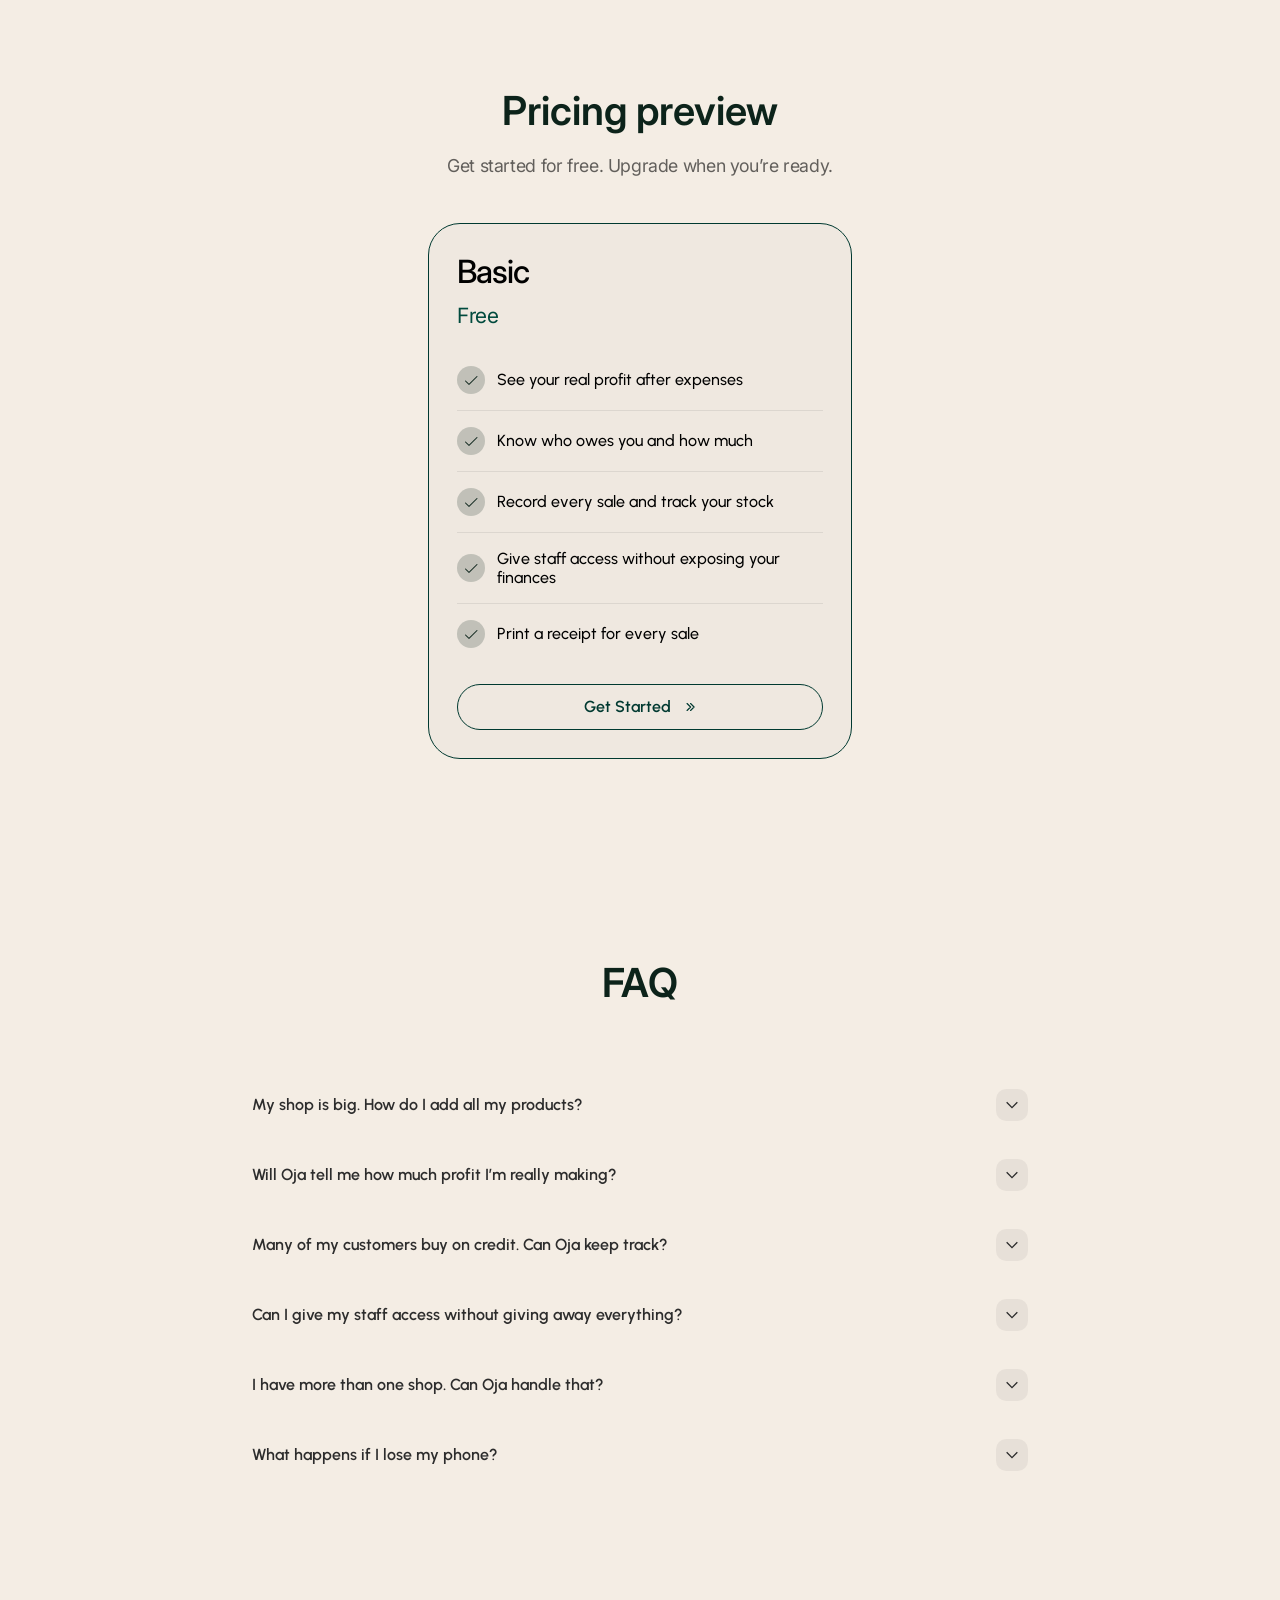
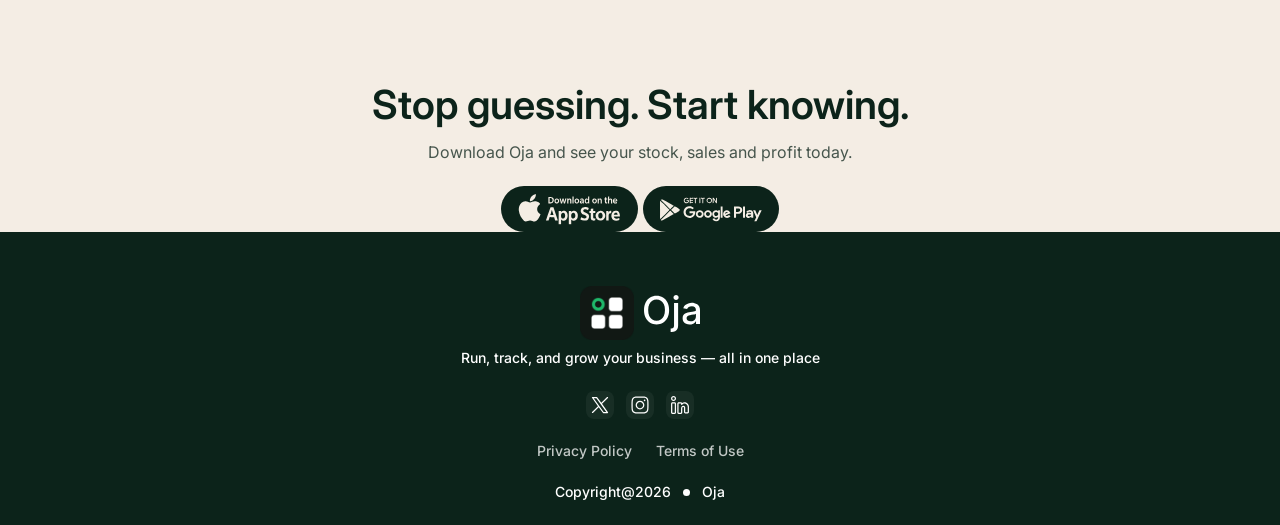
==== commit 8370ac67: "fix: added favicon" ====
--- a/index.html
+++ b/index.html
@@ -3,7 +3,8 @@
 <head>
   <meta charset="utf-8">
   <meta name="viewport" content="width=device-width, initial-scale=1">
-  <title>Oja: Stock, Sales &amp; Profit</title>
+  <title>Oja</title>
+  <link rel="icon" type="image/svg+xml" href="/favicon.svg">
   <meta name="description" content="Track stock, sales, expenses and debtors from your phone and know your real profit. Download Oja.">
   <link rel="preconnect" href="https://fonts.googleapis.com">
   <link rel="preconnect" href="https://fonts.gstatic.com" crossorigin>
